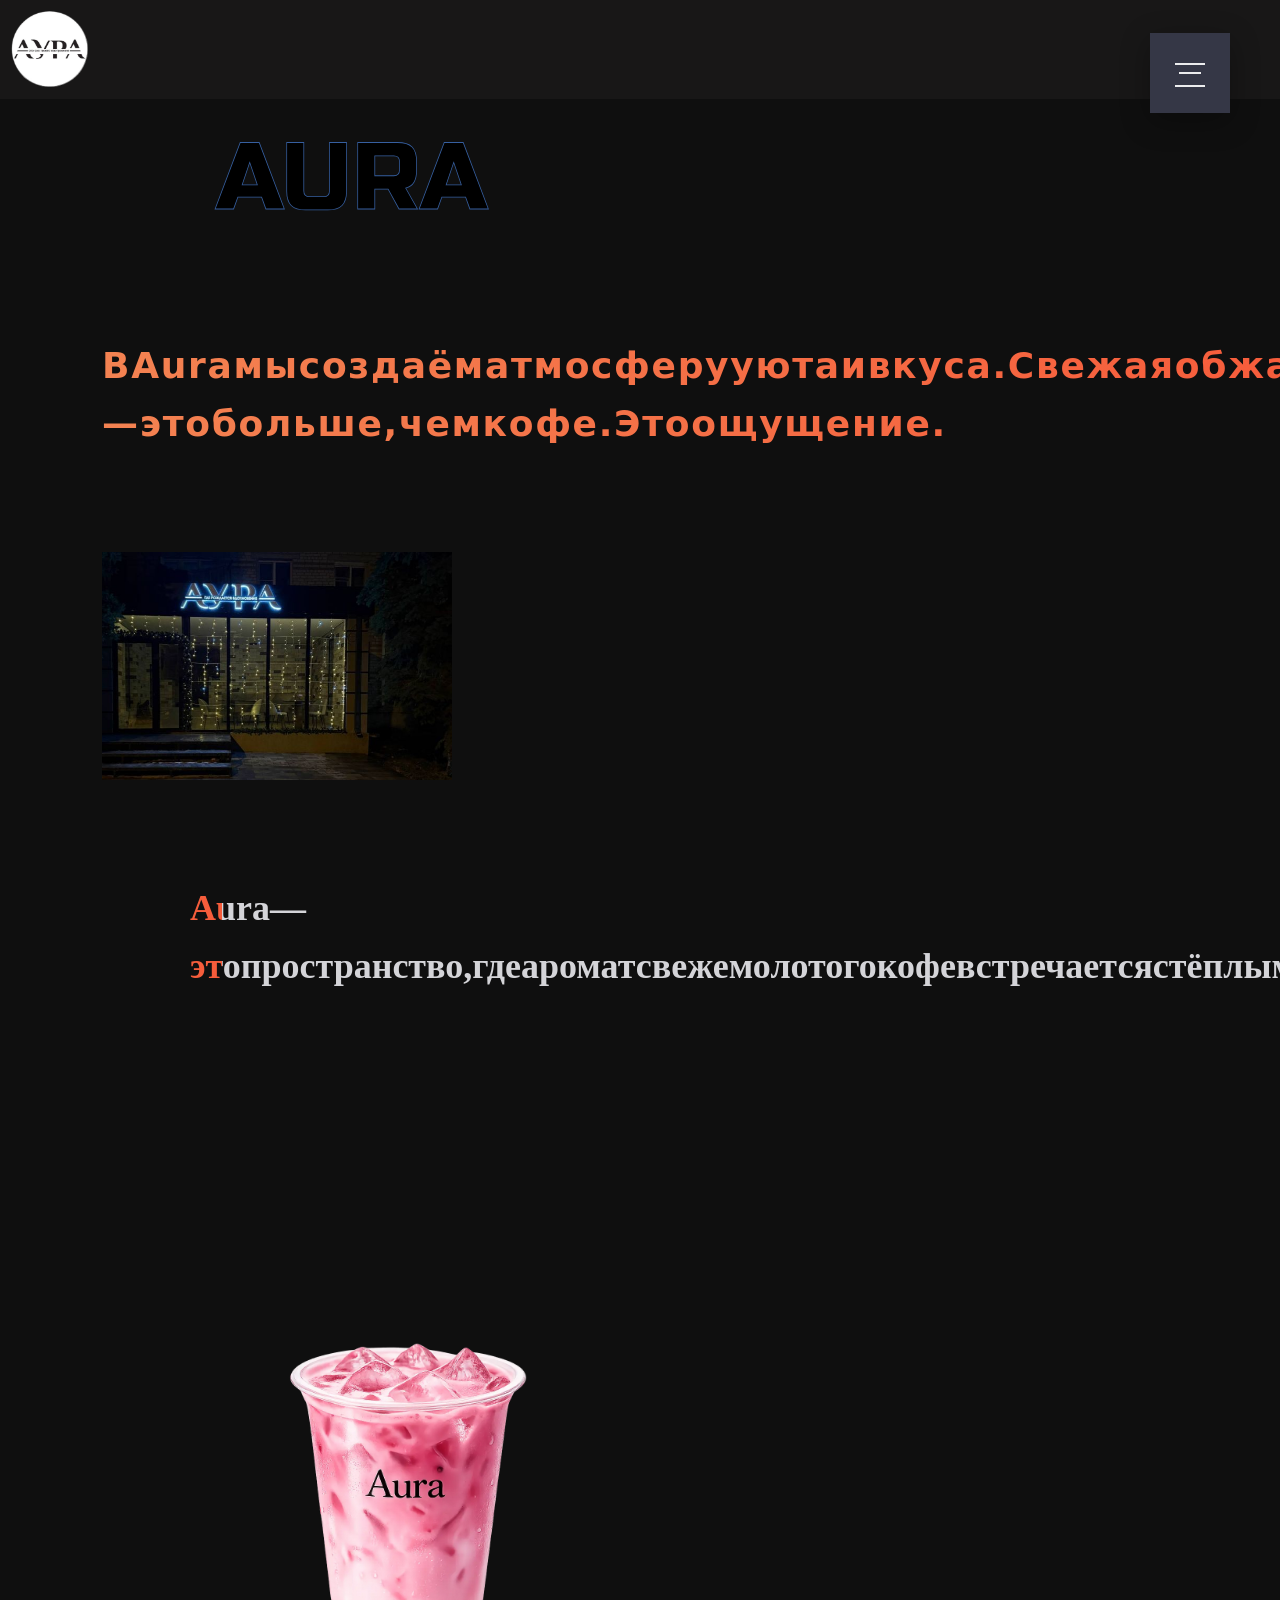
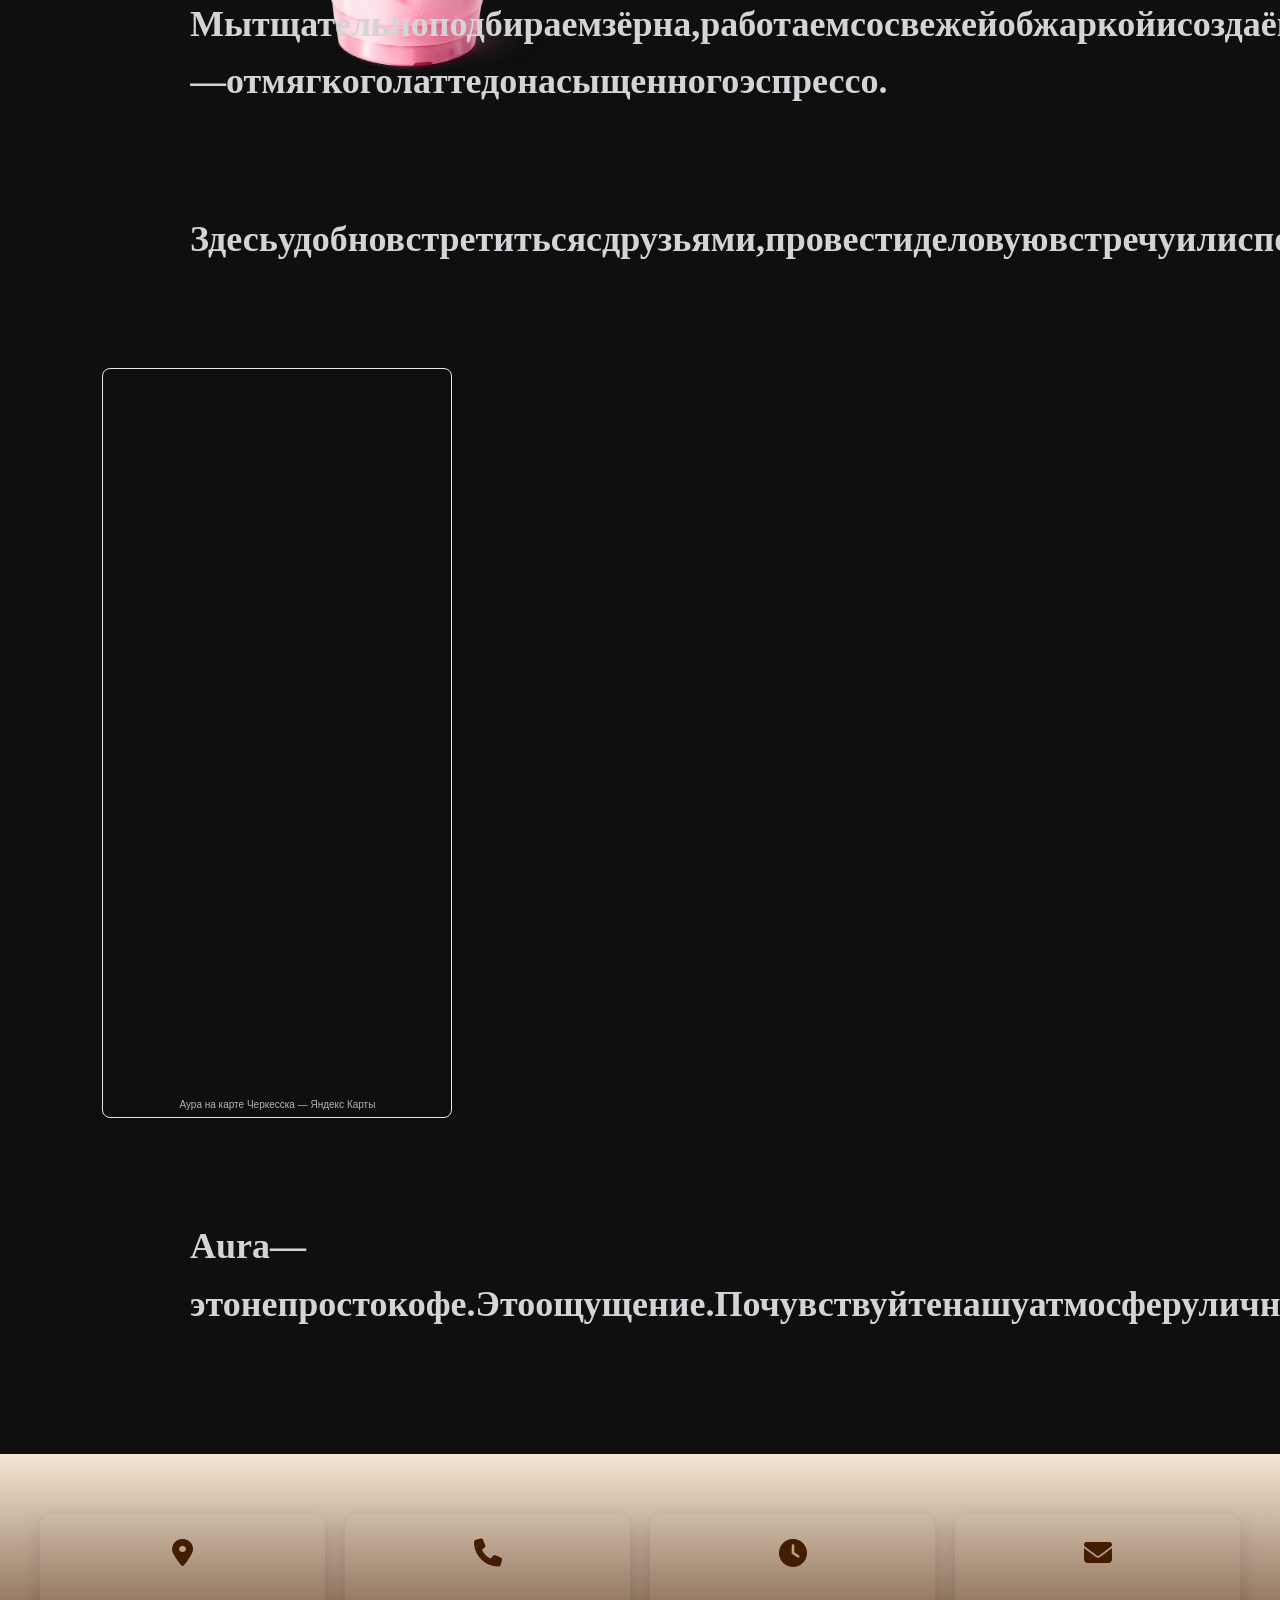
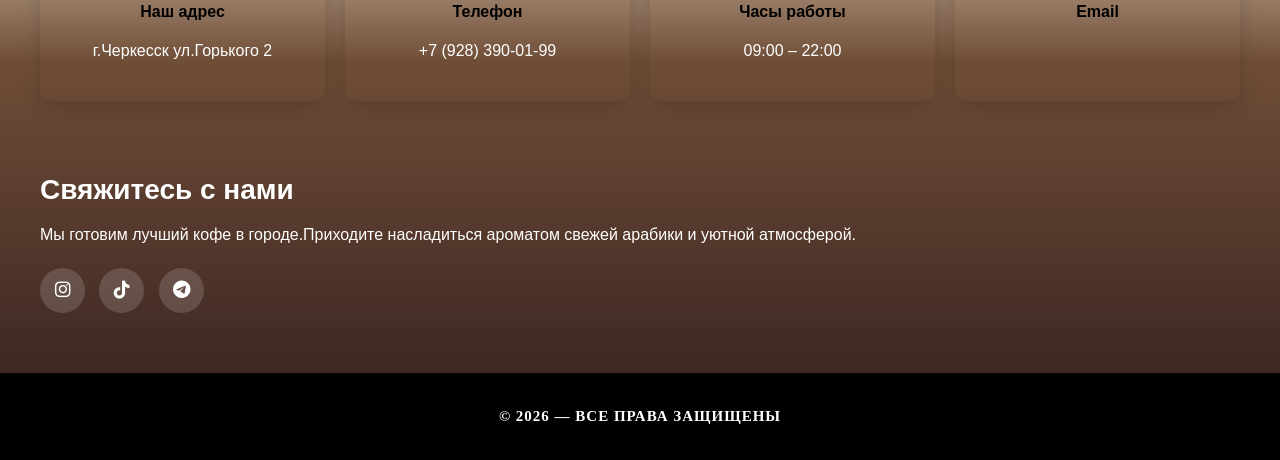
==== about.html @ c4da901c "Redesign" ====
<!DOCTYPE html>
<html lang="en">

<head>
  <meta charset="UTF-8">
  <meta name="viewport" content="width=device-width, initial-scale=1.0">
  <title>Coffee Aura</title>
  <link rel="stylesheet" href="css/about.css">

  <link rel="stylesheet" href="https://cdn.jsdelivr.net/npm/swiper@11/swiper-bundle.min.css">
  <link rel="stylesheet" href="https://cdnjs.cloudflare.com/ajax/libs/font-awesome/6.5.0/css/all.min.css">

  <link rel="icon" href="/favicon.ico" type="image/x-icon">

  <link rel="icon" type="image/png" href="black.logo.png">

  <link rel="icon" type="image/svg+xml" href="/favicon.svg">
</head>

<body>

  <input class="menu-icon" type="checkbox" id="menu-icon" name="menu-icon" />
  <label for="menu-icon"></label>
  <nav class="nav">
    <ul>
      <li><a href="index.html" data-i18n="glavnaya">Главная</a></li>
      <li><a href="menu.html" data-i18n="menu">Меню</a></li>
      <li><a href="about.html" data-i18n="about">О Нас</a></li>

      <div class="lang-switch">
        <li><button onclick="changeLanguage('hy')"> ARM 🇦🇲</button></li>
        <li><button onclick="changeLanguage('ru')"> RUS 🇷🇺</button></li>
        <li><button onclick="changeLanguage('en')"> ENG 🇺🇸 </button></li>
      </div>
    </ul>
  </nav>

  <div class="logo-img">
    <img src="assets/images/ui-logo/white.logo.png" alt="">
  </div>

  <section class="about">
    <div class="about-container">

      <div class="about-text">
        <link href="https://fonts.googleapis.com/css?family=Russo+One" rel="stylesheet">

        <svg viewBox="0 0 1320 300">
          <text x="50%" y="50%" dy=".35em" text-anchor="middle">
            Aura
          </text>
        </svg>
        <section class="scroll-section">
          <p class="reveal-text delay-2" data-i18n="text1">
            В Aura мы создаём атмосферу уюта и вкуса.
            Свежая обжарка, авторские напитки и внимание к деталям —
            это больше, чем кофе. Это ощущение.
          </p>
        </section>
      </div>

      <div class="about-image reveal-image">
        <img src="assets/images/ui-logo/aura.jpg" alt="Aura Coffee">
      </div>

      <section class="scroll-section">
        <p data-i18n="text2">
          Aura — это пространство, где аромат свежемолотого кофе
          встречается с тёплым светом и спокойной атмосферой.
        </p>
      </section>

      <img src="assets/images/coffee/Matcha2.webp" alt="" class="cup">

      <section class="scroll-section">
        <p data-i18n="text3">
          Мы тщательно подбираем зёрна, работаем со свежей обжаркой
          и создаём напитки, в которых чувствуется характер —
          от мягкого латте до насыщенного эспрессо.
        </p>
      </section>

      <section class="scroll-section">
        <p data-i18n="text4">
          Здесь удобно встретиться с друзьями,
          провести деловую встречу или спокойно поработать за ноутбуком.
          Мягкие кресла, большие столы и тишина,
          в которой легко сосредоточиться.
        </p>
      </section>

      <div style="width:350px;height:750px;overflow:hidden;position:relative;"><iframe
          style="width:100%;height:100%;border:1px solid #e6e6e6;border-radius:8px;box-sizing:border-box"
          src="https://yandex.ru/maps-reviews-widget/39045679942?comments"></iframe><a
          href="https://yandex.ru/maps/org/aura/39045679942/" target="_blank"
          style="box-sizing:border-box;text-decoration:none;color:#b3b3b3;font-size:10px;font-family:YS Text,sans-serif;padding:0 20px;position:absolute;bottom:8px;width:100%;text-align:center;left:0;overflow:hidden;text-overflow:ellipsis;display:block;max-height:14px;white-space:nowrap;padding:0 16px;box-sizing:border-box">Аура
          на карте Черкесска — Яндекс Карты</a>
      </div>

      <section class="scroll-section">
        <p data-i18n="text5">
          Aura — это не просто кофе.
          Это ощущение. Почувствуйте нашу атмосферу лично. Ваше идеальное место в Aura уже ждёт вас.
        </p>
      </section>

    </div>
  </section>

  <section class="coffee-footer">
    <div class="coffee-container">

      <!-- Верхние карточки -->
      <div class="coffee-cards">

        <div class="coffee-card">
          <i class="fa-solid fa-location-dot"></i>
          <h4 data-i18n="adres">Наш адрес</h4>
          <p data-i18n="location">г.Черкесск ул.Горького 2</p>
        </div>

        <div class="coffee-card">
          <i class="fa-solid fa-phone"></i>
          <h4 data-i18n="phone">Телефон</h4>
          <p data-i18n="number">+7 (928) 390-01-99</p>
        </div>

        <div class="coffee-card">
          <i class="fa-solid fa-clock"></i>
          <h4 data-i18n="works">Часы работы</h4>
          <p data-i18n="time">09:00 – 22:00</p>
        </div>

        <div class="coffee-card">
          <i class="fa-solid fa-envelope"></i>
          <h4>Email</h4>
          <p></p>
        </div>

      </div>

      <!-- Нижняя часть -->
      <div class="coffee-bottom">

        <!-- Левая сторона -->
        <div class="coffee-info">
          <h2 data-i18n="svyaz">Свяжитесь с нами</h2>
          <p data-i18n="svyaz_p">
            Мы готовим лучший кофе в городе.
            Приходите насладиться ароматом свежей арабики
            и уютной атмосферой.
          </p>

          <div class="coffee-socials">
            <a href="https://www.instagram.com/auracoffee.che?igsh=MWMwanpueTl1YmNhYQ=="><i
                class="fa-brands fa-instagram"></i></a>
            <a href="https://www.tiktok.com/@auracoffee.che?_r=1"><i class="fa-brands fa-tiktok"></i></a>
            <a href="https://t.me/anonume09"><i class="fa-brands fa-telegram"></i></a>
          </div>
        </div>

      </div>

    </div>
  </section>

  <div class="private">
    <p data-i18n="private_text">© 2026 — Все права защищены</p>
  </div>

  <script src="js/lang.js"></script>
  <script src="js/about.js"></script>
</body>

</html>
---- css/about.css ----
* {
  color: white;
}

@import url('https://fonts.googleapis.com/css2?family=Montserrat:wght@300;400;500;600;700;800;900&display=swap');

.section-center {
  position: absolute;
  top: 50%;
  left: 0;
  display: block;
  width: 100%;
  padding: 0;
  margin: 0;
  z-index: 6;
  text-align: center;
  transform: translateY(-50%);
}

[type="checkbox"]:checked,
[type="checkbox"]:not(:checked) {
  position: absolute;
  left: -9999px;
}

.menu-icon:checked+label,
.menu-icon:not(:checked)+label {
  position: fixed;
  top: 63px;
  right: 75px;
  display: block;
  width: 30px;
  height: 30px;
  padding: 0;
  margin: 0;
  cursor: pointer;
  z-index: 10;
}

.menu-icon:checked+label:before,
.menu-icon:not(:checked)+label:before {
  position: absolute;
  content: '';
  display: block;
  width: 30px;
  height: 20px;
  z-index: 20;
  top: 0;
  left: 0;
  border-top: 2px solid #ececee;
  border-bottom: 2px solid #ececee;
  transition: border-width 100ms 1500ms ease,
    top 100ms 1600ms cubic-bezier(0.23, 1, 0.32, 1),
    height 100ms 1600ms cubic-bezier(0.23, 1, 0.32, 1),
    background-color 200ms ease,
    transform 200ms cubic-bezier(0.23, 1, 0.32, 1);
}

.menu-icon:checked+label:after,
.menu-icon:not(:checked)+label:after {
  position: absolute;
  content: '';
  display: block;
  width: 22px;
  height: 2px;
  z-index: 20;
  top: 10px;
  right: 4px;
  background-color: #ececee;
  margin-top: -1px;
  transition: width 100ms 1750ms ease,
    right 100ms 1750ms ease,
    margin-top 100ms ease,
    transform 200ms cubic-bezier(0.23, 1, 0.32, 1);
}

.menu-icon:checked+label:before {
  top: 10px;
  transform: rotate(45deg);
  height: 2px;
  background-color: #ececee;
  border-width: 0;
  transition: border-width 100ms 340ms ease,
    top 100ms 300ms cubic-bezier(0.23, 1, 0.32, 1),
    height 100ms 300ms cubic-bezier(0.23, 1, 0.32, 1),
    background-color 200ms 500ms ease,
    transform 200ms 1700ms cubic-bezier(0.23, 1, 0.32, 1);
}

.menu-icon:checked+label:after {
  width: 30px;
  margin-top: 0;
  right: 0;
  transform: rotate(-45deg);
  transition: width 100ms ease,
    right 100ms ease,
    margin-top 100ms 500ms ease,
    transform 200ms 1700ms cubic-bezier(0.23, 1, 0.32, 1);
}

.nav {
  pointer-events: none;
  position: fixed;
  top: 33px;
  right: 50px;
  display: block;
  width: 80px;
  height: 80px;
  padding: 0;
  margin: 0;
  z-index: 9;
  overflow: hidden;
  box-shadow: 0 8px 30px 0 rgba(0, 0, 0, 0.3);
  background-color: #353746;
  animation: border-transform 7s linear infinite;
  transition: top 350ms 1100ms cubic-bezier(0.23, 1, 0.32, 1),
    right 350ms 1100ms cubic-bezier(0.23, 1, 0.32, 1),
    transform 250ms 1100ms ease,
    width 650ms 400ms cubic-bezier(0.23, 1, 0.32, 1),
    height 650ms 400ms cubic-bezier(0.23, 1, 0.32, 1);
}

.lang-switch li button {
  color: black;
  border-radius: 20px;
}

@keyframes border-transform {

  0%,
  100% {
    border-radius: 63% 37% 54% 46% / 55% 48% 52% 45%;
  }

  14% {
    border-radius: 40% 60% 54% 46% / 49% 60% 40% 51%;
  }

  28% {
    border-radius: 54% 46% 38% 62% / 49% 70% 30% 51%;
  }

  42% {
    border-radius: 61% 39% 55% 45% / 61% 38% 62% 39%;
  }

  56% {
    border-radius: 61% 39% 67% 33% / 70% 50% 50% 30%;
  }

  70% {
    border-radius: 50% 50% 34% 66% / 56% 68% 32% 44%;
  }

  84% {
    border-radius: 46% 54% 50% 50% / 35% 61% 39% 65%;
  }
}

.menu-icon:checked~.nav {
  pointer-events: auto;
  animation-play-state: paused;
  top: 50%;
  right: 50%;
  transform: translate(50%, -50%);
  width: 200%;
  height: 200%;
  transition: top 350ms 700ms cubic-bezier(0.23, 1, 0.32, 1),
    right 350ms 700ms cubic-bezier(0.23, 1, 0.32, 1),
    transform 250ms 700ms ease,
    width 750ms 1000ms cubic-bezier(0.23, 1, 0.32, 1),
    height 750ms 1000ms cubic-bezier(0.23, 1, 0.32, 1);
}

.nav ul {
  position: absolute;
  top: 50%;
  left: 0;
  display: block;
  width: 100%;
  padding: 0;
  margin: 0;
  z-index: 6;
  text-align: center;
  transform: translateY(-50%);
  list-style: none;
}

.nav ul li {
  position: relative;
  display: block;
  width: 100%;
  padding: 0;
  margin: 10px 0;
  text-align: center;
  list-style: none;
  pointer-events: none;
  opacity: 0;
  visibility: hidden;
  transform: translateY(30px);
  transition: all 250ms linear;
}

.nav ul li:nth-child(1) {
  transition-delay: 200ms;
}

.nav ul li:nth-child(2) {
  transition-delay: 150ms;
}

.nav ul li:nth-child(3) {
  transition-delay: 100ms;
}

.nav ul li:nth-child(4) {
  transition-delay: 50ms;
}

.nav ul li a {
  font-family: 'Montserrat', sans-serif;
  text-decoration: none;
  font-size: 3vh;
  text-transform: uppercase;
  line-height: 1.2;
  font-weight: 800;
  display: inline-block;
  position: relative;
  color: #ececee;
  transition: all 250ms linear;
}

.nav ul li a:hover {
  text-decoration: none;
  color: #ffeba7;
}

.nav ul li a:after {
  display: block;
  position: absolute;
  top: 50%;
  content: '';
  height: 2vh;
  margin-top: -1vh;
  width: 0;
  left: 0;
  background-color: #353746;
  opacity: 0.8;
  transition: width 250ms linear;
}

.nav ul li a:hover:after {
  width: 100%;
}

.menu-icon:checked~.nav ul li {
  pointer-events: auto;
  visibility: visible;
  opacity: 1;
  transform: translateY(0);
  transition: opacity 350ms ease,
    transform 250ms ease;
}

.menu-icon:checked~.nav ul li:nth-child(1) {
  transition-delay: 1400ms;
}

.menu-icon:checked~.nav ul li:nth-child(2) {
  transition-delay: 1480ms;
}

.menu-icon:checked~.nav ul li:nth-child(3) {
  transition-delay: 1560ms;
}

.menu-icon:checked~.nav ul li:nth-child(4) {
  transition-delay: 1640ms;
}

@media screen and (max-width: 991px) {

  .menu-icon:checked+label,
  .menu-icon:not(:checked)+label {
    right: 55px;
  }

  .nav {
    right: 30px;
  }

  .nav ul li a {
    font-size: 3vh;
  }
}

body {
  background-color: rgb(24, 23, 23);
  margin: 0;
  padding: 0;
  display: block;
}

.logo-img img {
  position: relative;
  width: 80px;
  height: auto;
  display: block;
  margin: 10px;
}

/* ===== Общая стилизация ===== */

svg {
  font-family: 'Russo One', sans-serif;
  width: 100%; height: 100%;
}
svg text {
  text-transform: uppercase;
  animation: stroke 5s infinite alternate;
  stroke-width: 2;
  stroke: #365fa0;
  font-size: 250px;
}
@keyframes stroke {
  0%   {
    fill: rgba(72,138,20,0); stroke: rgba(54,95,160,1);
    stroke-dashoffset: 25%; stroke-dasharray: 0 50%; stroke-width: 2;
  }
  70%  {fill: rgba(72,138,20,0); stroke: rgba(54,95,160,1); }
  80%  {fill: rgba(72,138,20,0); stroke: rgba(54,95,160,1); stroke-width: 3; }
  100% {
    fill: rgba(72,138,204,1); stroke: rgba(54,95,160,0); 
    stroke-dashoffset: -25%; stroke-dasharray: 50% 0; stroke-width: 0;
  }
}

.about {
  padding: 20px 8%;
  background: #0f0f0f;
  color: white;
  overflow: hidden;
}

.about-container {
  align-items: center;
  gap: 80px;
  max-width: 1300px;
  margin: 0 auto;
}

.about-text {
  max-width: 500px;
}

.about-text h2 {
  font-size: 64px;
  margin-bottom: 30px;
  letter-spacing: 2px;
}

.about-text p {
  font-size: 18px;
  line-height: 1.7;
}

/* ===== Текст reveal ===== */

.reveal-text {
  font-family: system-ui, -apple-system, BlinkMacSystemFont, 'Segoe UI', Roboto, Oxygen, Ubuntu, Cantarell, 'Open Sans', 'Helvetica Neue', sans-serif;
  letter-spacing: 1.7px;
  font-weight: 600;
  opacity: 0;
  transform: translate3d(0, 270px, 0);
  transition:
    transform 3s cubic-bezier(0.22, 1, 0.36, 1),
    opacity 6s cubic-bezier(0.55, 1, 0.36, 1);
  will-change: transform, opacity;
}

.reveal-text.show {
  opacity: 1;
  transform: translate3d(0, 0, 0);
}

.delay-1 {
  transition-delay: 0.7s;
}

/* ===== Картинка reveal из центра ===== */

.about-image {
  overflow: hidden;
  width: 600px;
}

.about-image img {
  width: 70%;
  display: block;
  position: relative;
  right: 70px;

  clip-path: inset(0 50% 0 50%);
  transform: scale(1.1);

  transition:
    clip-path 4s cubic-bezier(0.22, 1, 0.36, 1),
    transform 4s cubic-bezier(0.22, 1, 0.36, 1);

  will-change: clip-path, transform;
}

.about-image.show img {
  clip-path: inset(0 0 0 0);
  transform: scale(1);
}

.cup {
  width: 400px;
  height: auto;
  display: flex;
  position: relative;
  top: 200px;
  margin: 100px;
  padding: 0;
  animation: floatCup 3s ease-out infinite;
}

@keyframes floatCup {
  0% {
    transform: translate(-50%, -50%) translateY(0px);
  }

  50% {
    transform: translate(-30%, -50%) translateY(-20px);
  }

  100% {
    transform: translate(-50%, -50%) translateY(0px);
  }
}

.text p {
  font-size: 25px;
  letter-spacing: 1.9px;
  font-family: system-ui, -apple-system, BlinkMacSystemFont, 'Segoe UI', Roboto, Oxygen, Ubuntu, Cantarell, 'Open Sans', 'Helvetica Neue', sans-serif;
  font-weight: 700;
}

.coffee-footer {
  background: linear-gradient(to bottom, #f5e6d3 0%, #6f4e37 40%, #3e2723 100%);
  color: #fff;
  padding: 60px 20px;
  font-family: 'Poppins', sans-serif;
}

.coffee-container {
  max-width: 1200px;
  margin: auto;
}

/* Карточки */
.coffee-cards {
  display: grid;
  grid-template-columns: repeat(auto-fit, minmax(170px, 1fr));
  gap: 20px;
  margin-bottom: 50px;
}

.coffee-card {
  background: transparent;
  color: #3e2723;
  text-align: center;
  padding: 25px;
  border-radius: 12px;
  box-shadow: 0 8px 20px rgba(0, 0, 0, 0.15);
  transition: 0.3s;
}

.coffee-card h4 {
  color: black;
  font-weight: 700;
}

.coffee-card i {
  font-size: 28px;
  margin-bottom: 15px;
  color: #441c00;
}

.coffee-card:hover {
  transform: translateY(-8px);
}

/* Нижний блок */
.coffee-bottom {
  display: flex;
  flex-wrap: wrap;
  gap: 40px;
}

.coffee-info {
  flex: 1;
}

.coffee-info h2 {
  font-size: 28px;
  margin-bottom: 15px;
}

.coffee-info p {
  margin-bottom: 20px;
  line-height: 1.6;
}

/* Соцсети */
.coffee-socials a {
  display: inline-flex;
  justify-content: center;
  align-items: center;
  width: 45px;
  height: 45px;
  margin-right: 10px;
  background: rgba(255, 255, 255, 0.15);
  border-radius: 50%;
  color: #fff;
  font-size: 18px;
  transition: 0.3s;
  text-decoration: none;
}

.coffee-socials a:hover {
  background: #d7a86e;
  color: #3e2723;
}

.scroll-section {
  max-width: 900px;
  margin: 100px auto;
  transform: translateZ(0);
}

.scroll-section p {
  font-size: clamp(24px, 4vw, 36px);
  line-height: 1.6;
  font-weight: 600;
  margin-bottom: 20px;
}

/* Word styling */
.word {
  display: inline-block;
  margin-right: 8px;

  background: linear-gradient(90deg, #f1a163 0%, #f65c3b 50%, #d4d4d8 50%, #d4d4d8 100%);

  background-size: 200% 100%;
  background-position: 100% 0;

  -webkit-background-clip: text;
  -webkit-text-fill-color: transparent;

  transition: background-position 0.20s linear;
}

.private {
  background-color: black;
  font-size: 15px;
  text-transform: uppercase;
  letter-spacing: 1px;
  padding: 20px;
  text-align: center;
  font-weight: 800;
}
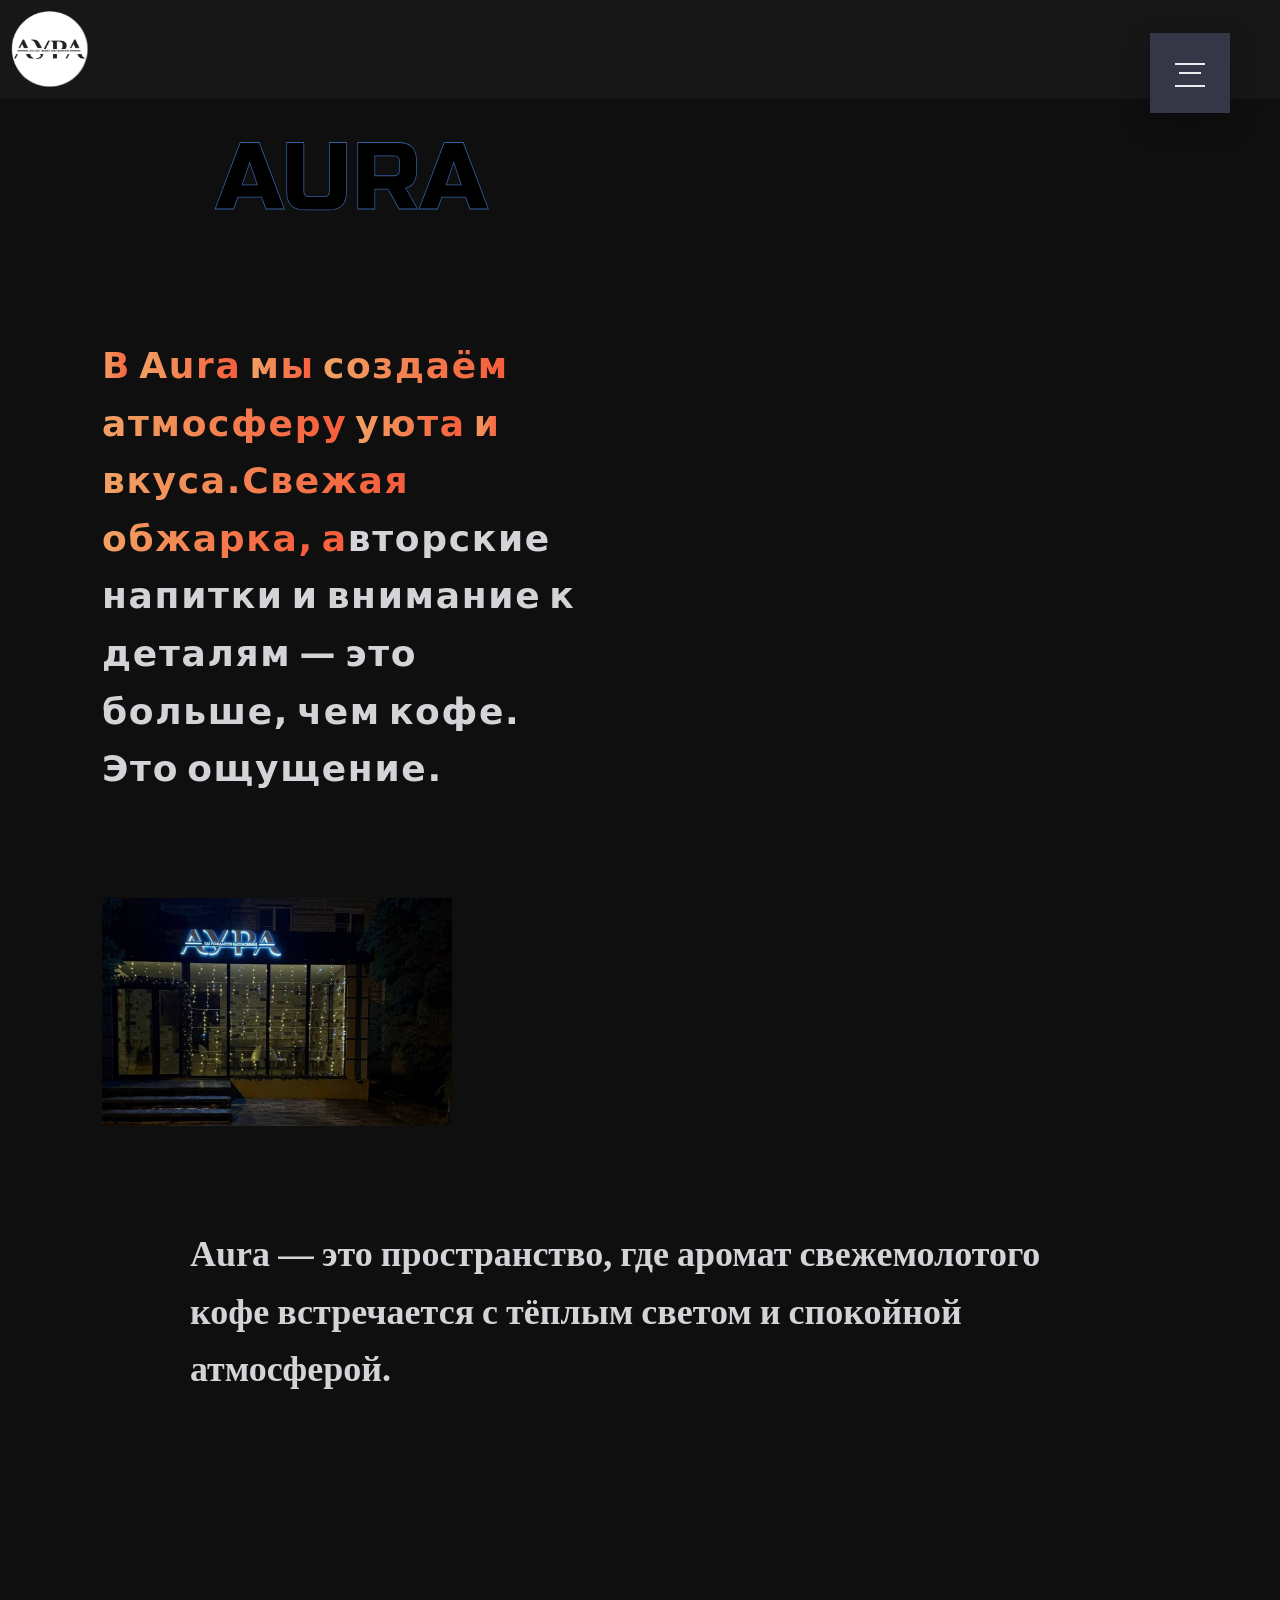
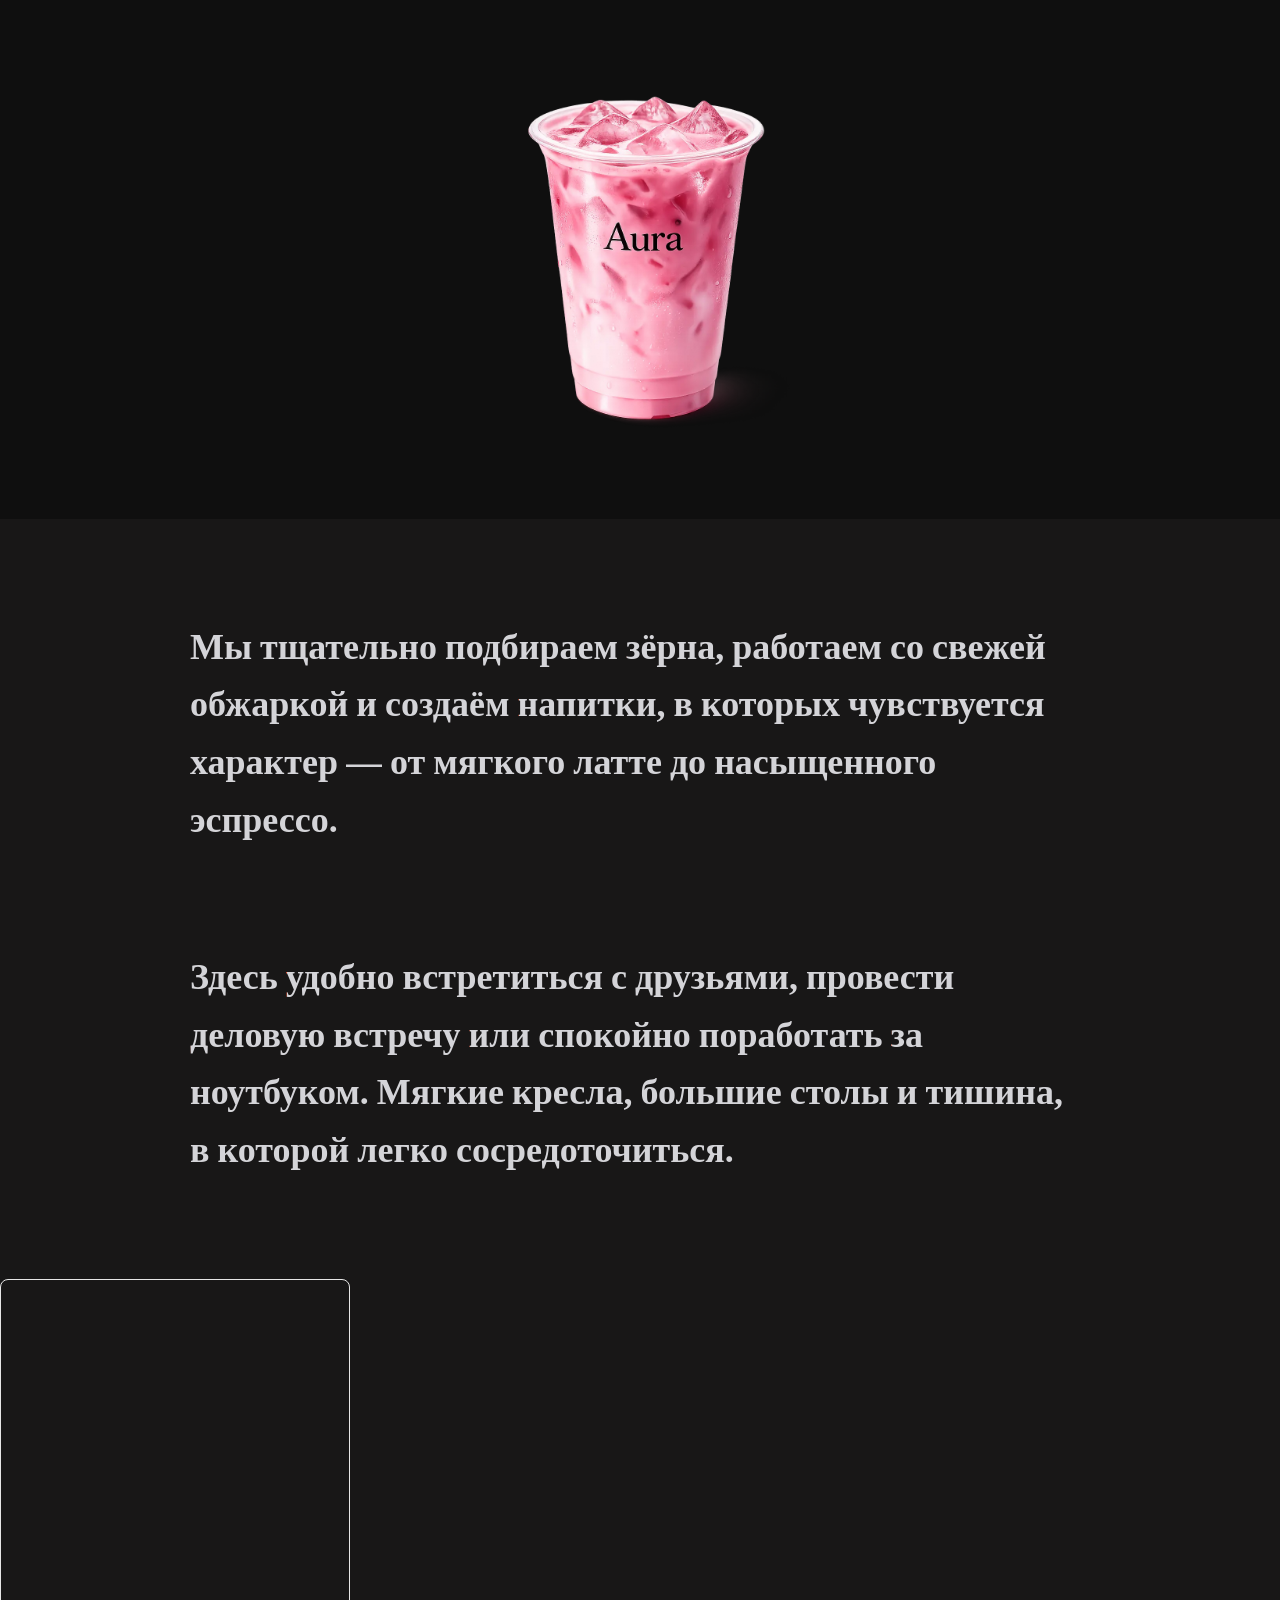
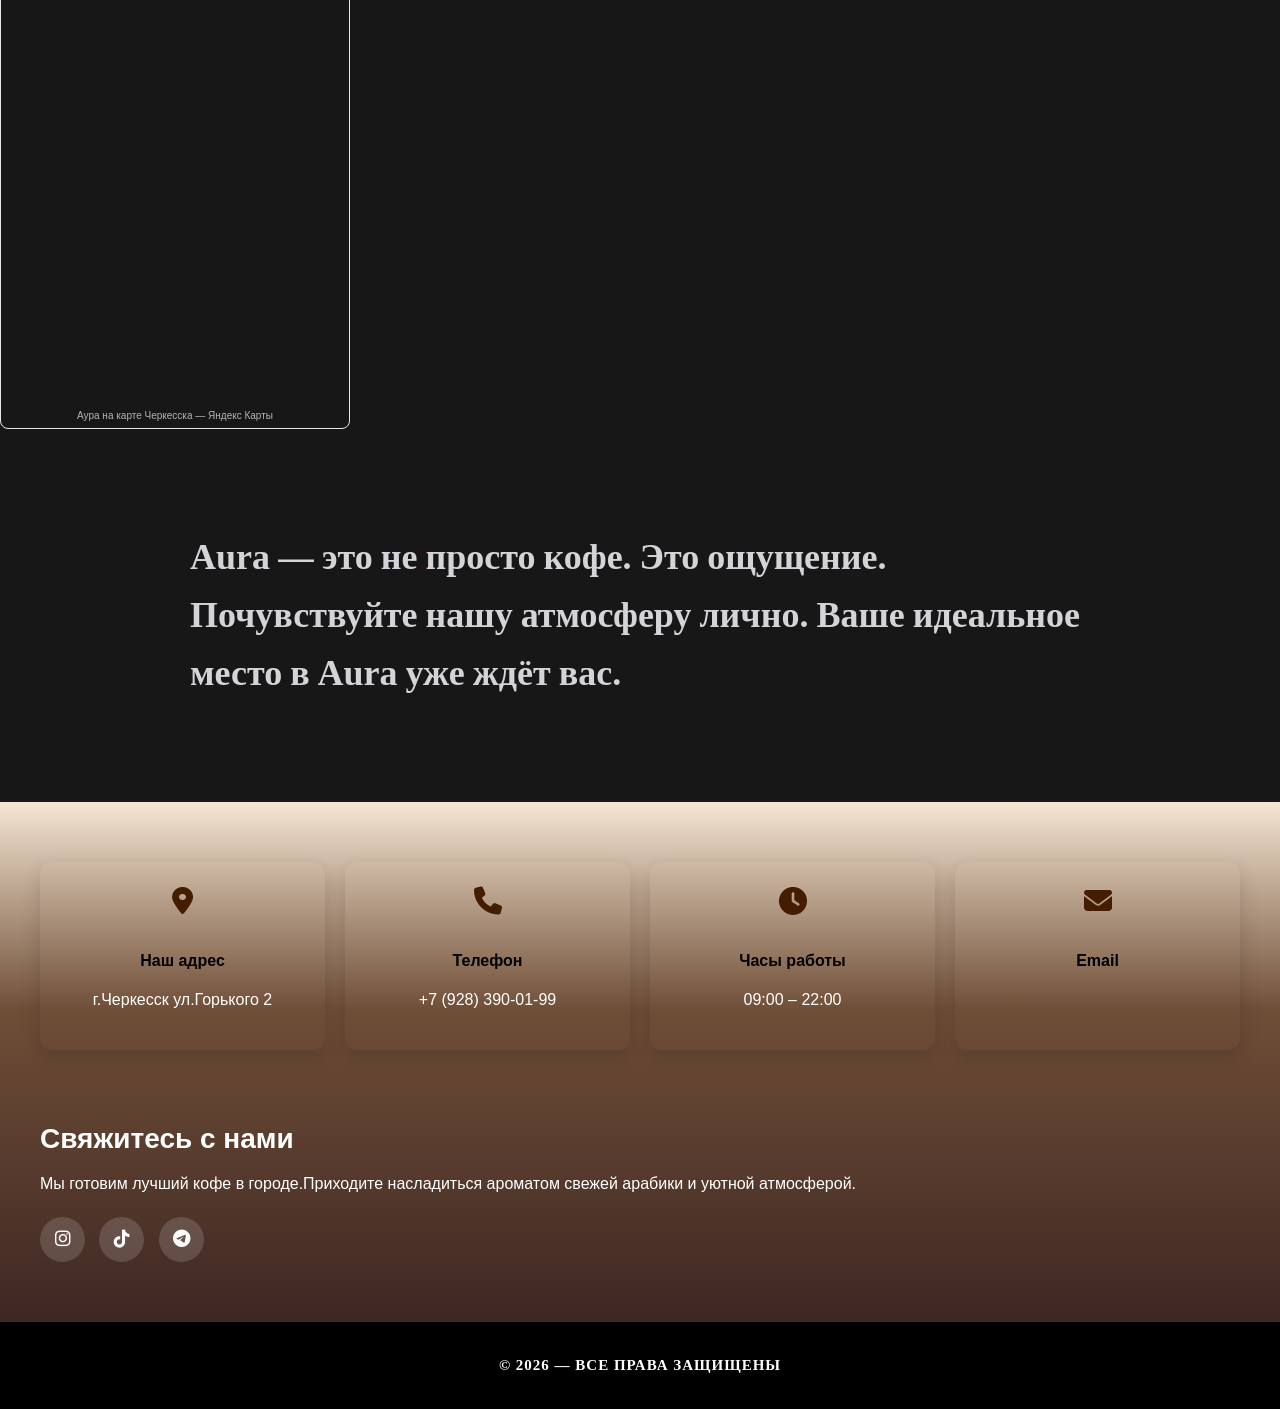
==== commit 32aeaa5e: "Add files via upload" ====
--- a/about.html
+++ b/about.html
@@ -1,175 +1,177 @@
-<!DOCTYPE html>
-<html lang="en">
-
-<head>
-  <meta charset="UTF-8">
-  <meta name="viewport" content="width=device-width, initial-scale=1.0">
-  <title>Coffee Aura</title>
-  <link rel="stylesheet" href="css/about.css">
-
-  <link rel="stylesheet" href="https://cdn.jsdelivr.net/npm/swiper@11/swiper-bundle.min.css">
-  <link rel="stylesheet" href="https://cdnjs.cloudflare.com/ajax/libs/font-awesome/6.5.0/css/all.min.css">
-
-  <link rel="icon" href="/favicon.ico" type="image/x-icon">
-
-  <link rel="icon" type="image/png" href="black.logo.png">
-
-  <link rel="icon" type="image/svg+xml" href="/favicon.svg">
-</head>
-
-<body>
-
-  <input class="menu-icon" type="checkbox" id="menu-icon" name="menu-icon" />
-  <label for="menu-icon"></label>
-  <nav class="nav">
-    <ul>
-      <li><a href="index.html" data-i18n="glavnaya">Главная</a></li>
-      <li><a href="menu.html" data-i18n="menu">Меню</a></li>
-      <li><a href="about.html" data-i18n="about">О Нас</a></li>
-
-      <div class="lang-switch">
-        <li><button onclick="changeLanguage('hy')"> ARM 🇦🇲</button></li>
-        <li><button onclick="changeLanguage('ru')"> RUS 🇷🇺</button></li>
-        <li><button onclick="changeLanguage('en')"> ENG 🇺🇸 </button></li>
-      </div>
-    </ul>
-  </nav>
-
-  <div class="logo-img">
-    <img src="assets/images/ui-logo/white.logo.png" alt="">
-  </div>
-
-  <section class="about">
-    <div class="about-container">
-
-      <div class="about-text">
-        <link href="https://fonts.googleapis.com/css?family=Russo+One" rel="stylesheet">
-
-        <svg viewBox="0 0 1320 300">
-          <text x="50%" y="50%" dy=".35em" text-anchor="middle">
-            Aura
-          </text>
-        </svg>
-        <section class="scroll-section">
-          <p class="reveal-text delay-2" data-i18n="text1">
-            В Aura мы создаём атмосферу уюта и вкуса.
-            Свежая обжарка, авторские напитки и внимание к деталям —
-            это больше, чем кофе. Это ощущение.
-          </p>
-        </section>
-      </div>
-
-      <div class="about-image reveal-image">
-        <img src="assets/images/ui-logo/aura.jpg" alt="Aura Coffee">
-      </div>
-
-      <section class="scroll-section">
-        <p data-i18n="text2">
-          Aura — это пространство, где аромат свежемолотого кофе
-          встречается с тёплым светом и спокойной атмосферой.
-        </p>
-      </section>
-
-      <img src="assets/images/coffee/Matcha2.webp" alt="" class="cup">
-
-      <section class="scroll-section">
-        <p data-i18n="text3">
-          Мы тщательно подбираем зёрна, работаем со свежей обжаркой
-          и создаём напитки, в которых чувствуется характер —
-          от мягкого латте до насыщенного эспрессо.
-        </p>
-      </section>
-
-      <section class="scroll-section">
-        <p data-i18n="text4">
-          Здесь удобно встретиться с друзьями,
-          провести деловую встречу или спокойно поработать за ноутбуком.
-          Мягкие кресла, большие столы и тишина,
-          в которой легко сосредоточиться.
-        </p>
-      </section>
-
-      <div style="width:350px;height:750px;overflow:hidden;position:relative;"><iframe
-          style="width:100%;height:100%;border:1px solid #e6e6e6;border-radius:8px;box-sizing:border-box"
-          src="https://yandex.ru/maps-reviews-widget/39045679942?comments"></iframe><a
-          href="https://yandex.ru/maps/org/aura/39045679942/" target="_blank"
-          style="box-sizing:border-box;text-decoration:none;color:#b3b3b3;font-size:10px;font-family:YS Text,sans-serif;padding:0 20px;position:absolute;bottom:8px;width:100%;text-align:center;left:0;overflow:hidden;text-overflow:ellipsis;display:block;max-height:14px;white-space:nowrap;padding:0 16px;box-sizing:border-box">Аура
-          на карте Черкесска — Яндекс Карты</a>
-      </div>
-
-      <section class="scroll-section">
-        <p data-i18n="text5">
-          Aura — это не просто кофе.
-          Это ощущение. Почувствуйте нашу атмосферу лично. Ваше идеальное место в Aura уже ждёт вас.
-        </p>
-      </section>
-
-    </div>
-  </section>
-
-  <section class="coffee-footer">
-    <div class="coffee-container">
-
-      <!-- Верхние карточки -->
-      <div class="coffee-cards">
-
-        <div class="coffee-card">
-          <i class="fa-solid fa-location-dot"></i>
-          <h4 data-i18n="adres">Наш адрес</h4>
-          <p data-i18n="location">г.Черкесск ул.Горького 2</p>
-        </div>
-
-        <div class="coffee-card">
-          <i class="fa-solid fa-phone"></i>
-          <h4 data-i18n="phone">Телефон</h4>
-          <p data-i18n="number">+7 (928) 390-01-99</p>
-        </div>
-
-        <div class="coffee-card">
-          <i class="fa-solid fa-clock"></i>
-          <h4 data-i18n="works">Часы работы</h4>
-          <p data-i18n="time">09:00 – 22:00</p>
-        </div>
-
-        <div class="coffee-card">
-          <i class="fa-solid fa-envelope"></i>
-          <h4>Email</h4>
-          <p></p>
-        </div>
-
-      </div>
-
-      <!-- Нижняя часть -->
-      <div class="coffee-bottom">
-
-        <!-- Левая сторона -->
-        <div class="coffee-info">
-          <h2 data-i18n="svyaz">Свяжитесь с нами</h2>
-          <p data-i18n="svyaz_p">
-            Мы готовим лучший кофе в городе.
-            Приходите насладиться ароматом свежей арабики
-            и уютной атмосферой.
-          </p>
-
-          <div class="coffee-socials">
-            <a href="https://www.instagram.com/auracoffee.che?igsh=MWMwanpueTl1YmNhYQ=="><i
-                class="fa-brands fa-instagram"></i></a>
-            <a href="https://www.tiktok.com/@auracoffee.che?_r=1"><i class="fa-brands fa-tiktok"></i></a>
-            <a href="https://t.me/anonume09"><i class="fa-brands fa-telegram"></i></a>
-          </div>
-        </div>
-
-      </div>
-
-    </div>
-  </section>
-
-  <div class="private">
-    <p data-i18n="private_text">© 2026 — Все права защищены</p>
-  </div>
-
-  <script src="js/lang.js"></script>
-  <script src="js/about.js"></script>
-</body>
-
+<!DOCTYPE html>
+<html lang="en">
+
+<head>
+  <meta charset="UTF-8">
+  <meta name="viewport" content="width=device-width, initial-scale=1.0">
+  <title>Coffee Aura</title>
+  <link rel="stylesheet" href="css/about.css">
+
+  <link rel="stylesheet" href="https://cdn.jsdelivr.net/npm/swiper@11/swiper-bundle.min.css">
+  <link rel="stylesheet" href="https://cdnjs.cloudflare.com/ajax/libs/font-awesome/6.5.0/css/all.min.css">
+
+  <link rel="icon" href="/favicon.ico" type="image/x-icon">
+
+  <link rel="icon" type="image/png" href="black.logo.png">
+
+  <link rel="icon" type="image/svg+xml" href="/favicon.svg">
+</head>
+
+<body>
+
+  <input class="menu-icon" type="checkbox" id="menu-icon" name="menu-icon" />
+  <label for="menu-icon"></label>
+  <nav class="nav">
+    <ul>
+      <li><a href="index.html" data-i18n="glavnaya">Главная</a></li>
+      <li><a href="menu.html" data-i18n="menu">Меню</a></li>
+      <li><a href="about.html" data-i18n="about">О Нас</a></li>
+
+      <div class="lang-switch">
+        <li><button onclick="changeLanguage('hy')"> ARM 🇦🇲</button></li>
+        <li><button onclick="changeLanguage('ru')"> RUS 🇷🇺</button></li>
+        <li><button onclick="changeLanguage('en')"> ENG 🇺🇸 </button></li>
+      </div>
+    </ul>
+  </nav>
+
+  <div class="logo-img">
+    <img src="assets/images/ui-logo/white.logo.png" alt="">
+  </div>
+
+  <section class="about">
+    <div class="about-container">
+
+      <div class="about-text">
+        <link href="https://fonts.googleapis.com/css?family=Russo+One" rel="stylesheet">
+
+        <svg viewBox="0 0 1320 300">
+          <text x="50%" y="50%" dy=".35em" text-anchor="middle">
+            Aura
+          </text>
+        </svg>
+        <section class="scroll-section">
+          <p class="reveal-text delay-2" data-i18n="text1">
+            В Aura мы создаём атмосферу уюта и вкуса.
+            Свежая обжарка, авторские напитки и внимание к деталям —
+            это больше, чем кофе. Это ощущение.
+          </p>
+        </section>
+      </div>
+
+      <div class="about-image reveal-image">
+        <img src="assets/images/ui-logo/aura.jpg" alt="Aura Coffee">
+      </div>
+
+      <section class="scroll-section">
+        <p data-i18n="text2">
+          Aura — это пространство, где аромат свежемолотого кофе
+          встречается с тёплым светом и спокойной атмосферой.
+        </p>
+      </section>
+
+      <sectiona class="cup-section">
+        <img src="assets/images/coffee/Matcha2.webp" alt="" class="cup">
+      </section>
+
+  <section class="scroll-section">
+    <p data-i18n="text3">
+      Мы тщательно подбираем зёрна, работаем со свежей обжаркой
+      и создаём напитки, в которых чувствуется характер —
+      от мягкого латте до насыщенного эспрессо.
+    </p>
+  </section>
+
+  <section class="scroll-section">
+    <p data-i18n="text4">
+      Здесь удобно встретиться с друзьями,
+      провести деловую встречу или спокойно поработать за ноутбуком.
+      Мягкие кресла, большие столы и тишина,
+      в которой легко сосредоточиться.
+    </p>
+  </section>
+
+  <div style="width:350px;height:750px;overflow:hidden;position:relative;"><iframe
+      style="width:100%;height:100%;border:1px solid #e6e6e6;border-radius:8px;box-sizing:border-box"
+      src="https://yandex.ru/maps-reviews-widget/39045679942?comments"></iframe><a
+      href="https://yandex.ru/maps/org/aura/39045679942/" target="_blank"
+      style="box-sizing:border-box;text-decoration:none;color:#b3b3b3;font-size:10px;font-family:YS Text,sans-serif;padding:0 20px;position:absolute;bottom:8px;width:100%;text-align:center;left:0;overflow:hidden;text-overflow:ellipsis;display:block;max-height:14px;white-space:nowrap;padding:0 16px;box-sizing:border-box">Аура
+      на карте Черкесска — Яндекс Карты</a>
+  </div>
+
+  <section class="scroll-section">
+    <p data-i18n="text5">
+      Aura — это не просто кофе.
+      Это ощущение. Почувствуйте нашу атмосферу лично. Ваше идеальное место в Aura уже ждёт вас.
+    </p>
+  </section>
+
+  </div>
+  </section>
+
+  <section class="coffee-footer">
+    <div class="coffee-container">
+
+      <!-- Верхние карточки -->
+      <div class="coffee-cards">
+
+        <div class="coffee-card">
+          <i class="fa-solid fa-location-dot"></i>
+          <h4 data-i18n="adres">Наш адрес</h4>
+          <p data-i18n="location">г.Черкесск ул.Горького 2</p>
+        </div>
+
+        <div class="coffee-card">
+          <i class="fa-solid fa-phone"></i>
+          <h4 data-i18n="phone">Телефон</h4>
+          <p data-i18n="number">+7 (928) 390-01-99</p>
+        </div>
+
+        <div class="coffee-card">
+          <i class="fa-solid fa-clock"></i>
+          <h4 data-i18n="works">Часы работы</h4>
+          <p data-i18n="time">09:00 – 22:00</p>
+        </div>
+
+        <div class="coffee-card">
+          <i class="fa-solid fa-envelope"></i>
+          <h4>Email</h4>
+          <p></p>
+        </div>
+
+      </div>
+
+      <!-- Нижняя часть -->
+      <div class="coffee-bottom">
+
+        <!-- Левая сторона -->
+        <div class="coffee-info">
+          <h2 data-i18n="svyaz">Свяжитесь с нами</h2>
+          <p data-i18n="svyaz_p">
+            Мы готовим лучший кофе в городе.
+            Приходите насладиться ароматом свежей арабики
+            и уютной атмосферой.
+          </p>
+
+          <div class="coffee-socials">
+            <a href="https://www.instagram.com/auracoffee.che?igsh=MWMwanpueTl1YmNhYQ=="><i
+                class="fa-brands fa-instagram"></i></a>
+            <a href="https://www.tiktok.com/@auracoffee.che?_r=1"><i class="fa-brands fa-tiktok"></i></a>
+            <a href="https://t.me/anonume09"><i class="fa-brands fa-telegram"></i></a>
+          </div>
+        </div>
+
+      </div>
+
+    </div>
+  </section>
+
+  <div class="private">
+    <p data-i18n="private_text">© 2026 — Все права защищены</p>
+  </div>
+
+  <script src="js/lang.js"></script>
+  <script src="js/about.js"></script>
+</body>
+
 </html>
--- a/css/about.css
+++ b/css/about.css
@@ -1,5 +1,9 @@
 * {
   color: white;
+}
+
+body {
+  overflow-x: hidden;
 }
 
 @import url('https://fonts.googleapis.com/css2?family=Montserrat:wght@300;400;500;600;700;800;900&display=swap');
@@ -416,13 +420,12 @@
 }
 
 .cup {
-  width: 400px;
+  width: 100%;
+  max-width: 400px;
   height: auto;
-  display: flex;
+  display: block;
+  margin: 0 auto;
   position: relative;
-  top: 200px;
-  margin: 100px;
-  padding: 0;
   animation: floatCup 3s ease-out infinite;
 }
 
@@ -437,6 +440,21 @@
 
   100% {
     transform: translate(-50%, -50%) translateY(0px);
+  }
+}
+
+.cup-section {
+  display: flex;
+  justify-content: center;
+  padding: 150px 0 50px 0;
+}
+
+@media (max-width: 768px) {
+  .cup {
+    max-width: 100%;
+    height: auto;
+    margin-left: 300px;
+    display: block;
   }
 }
 
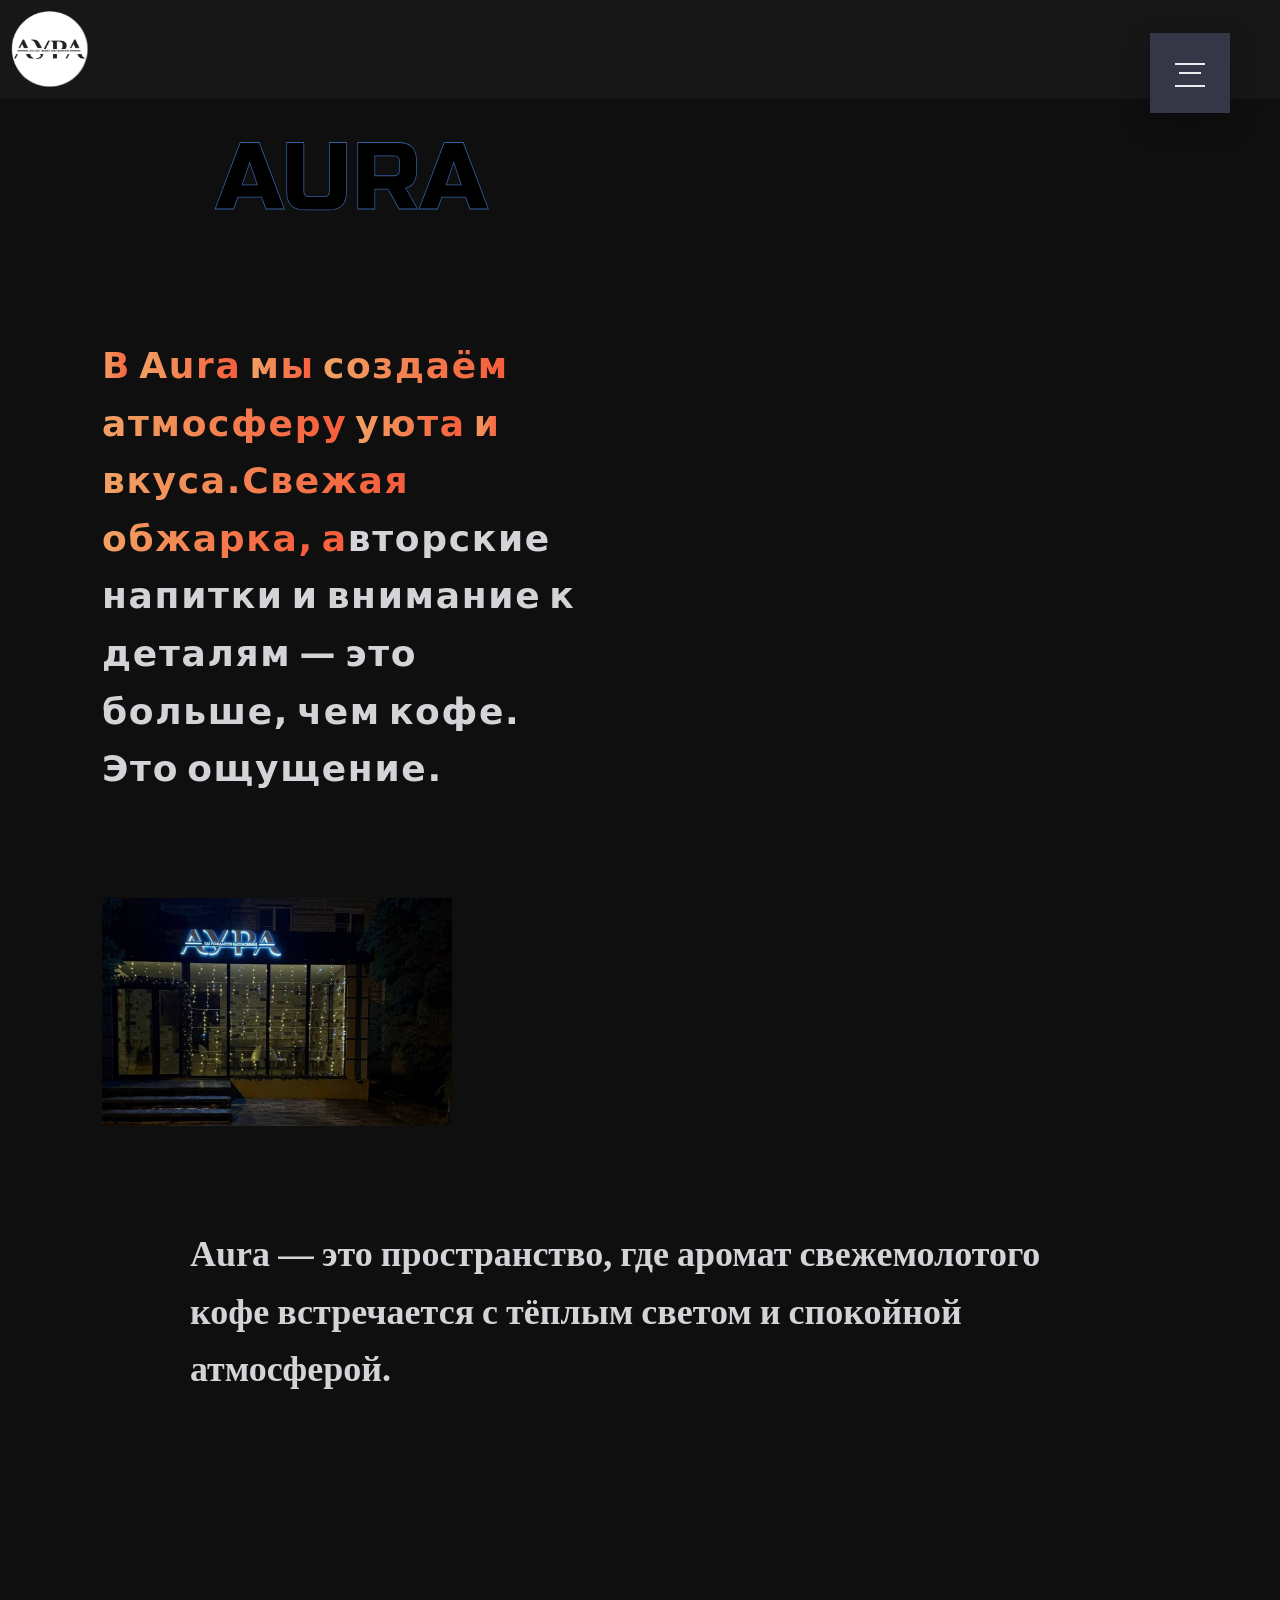
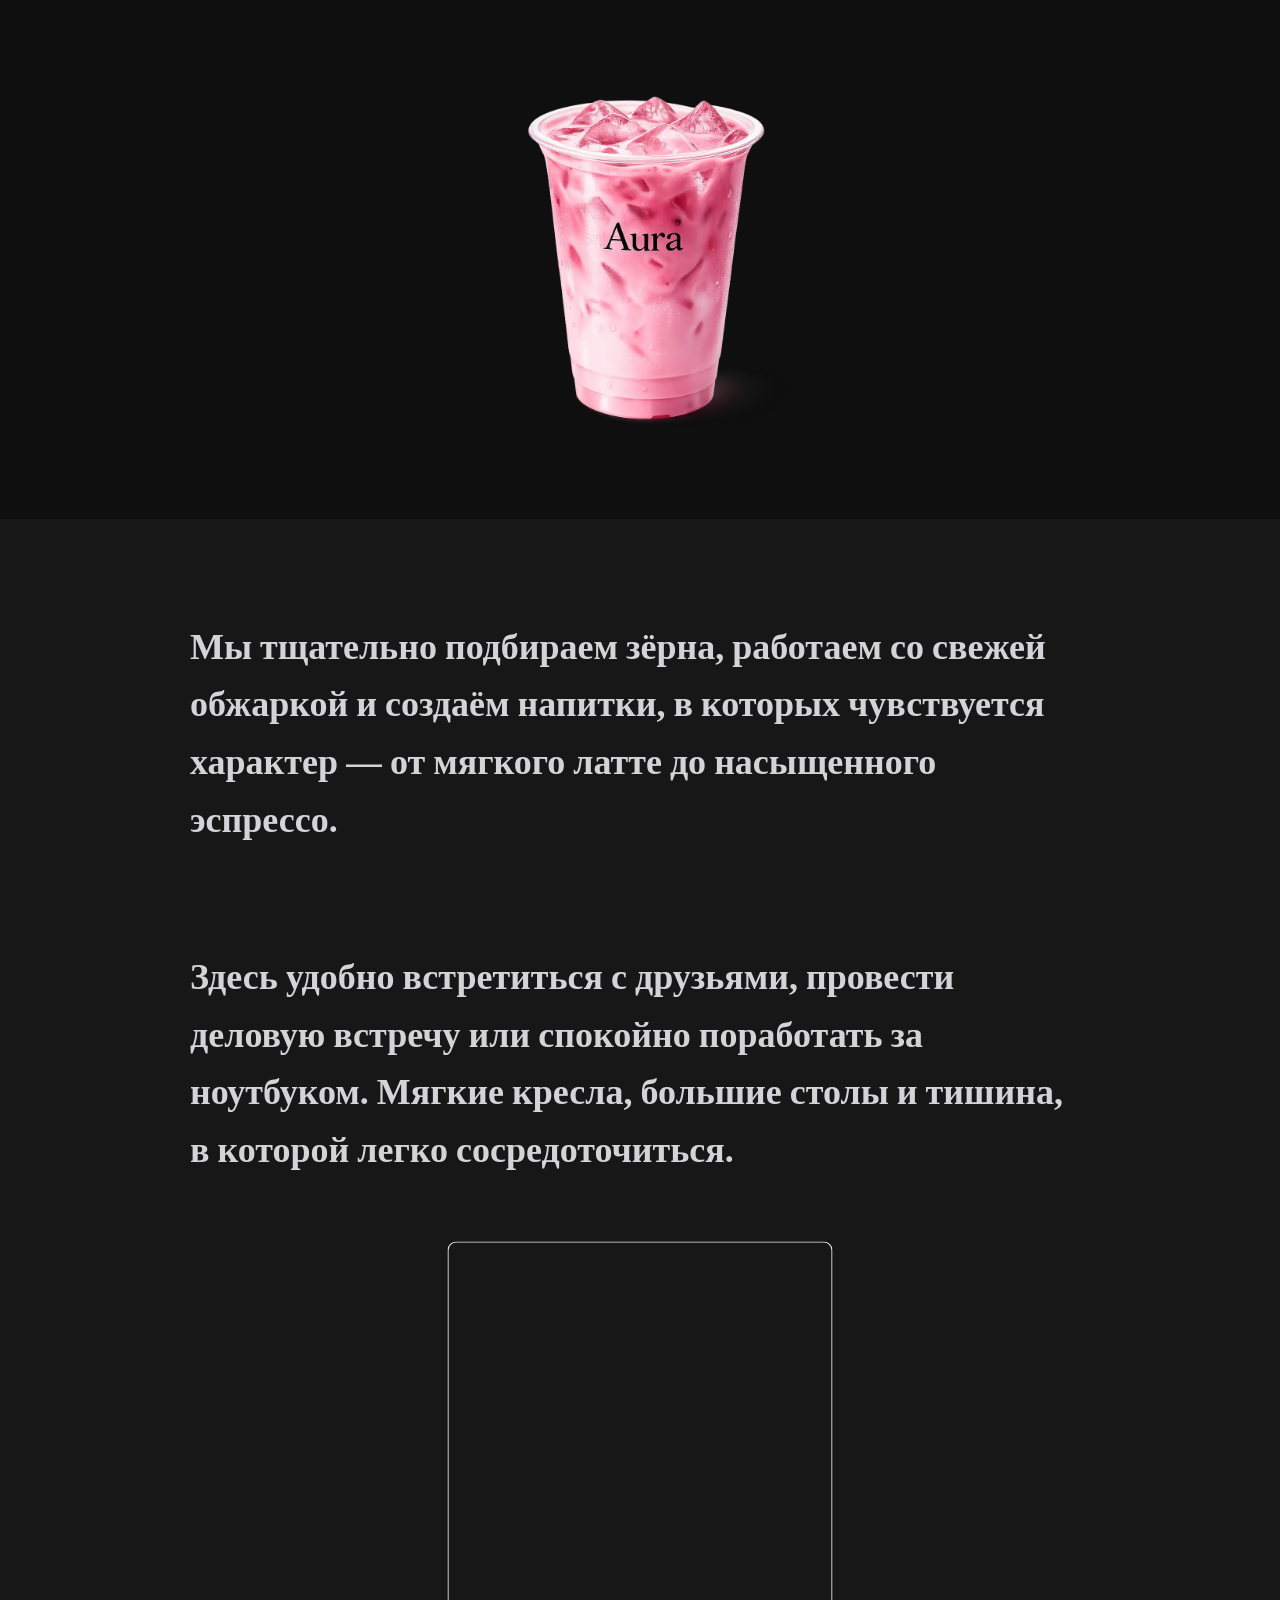
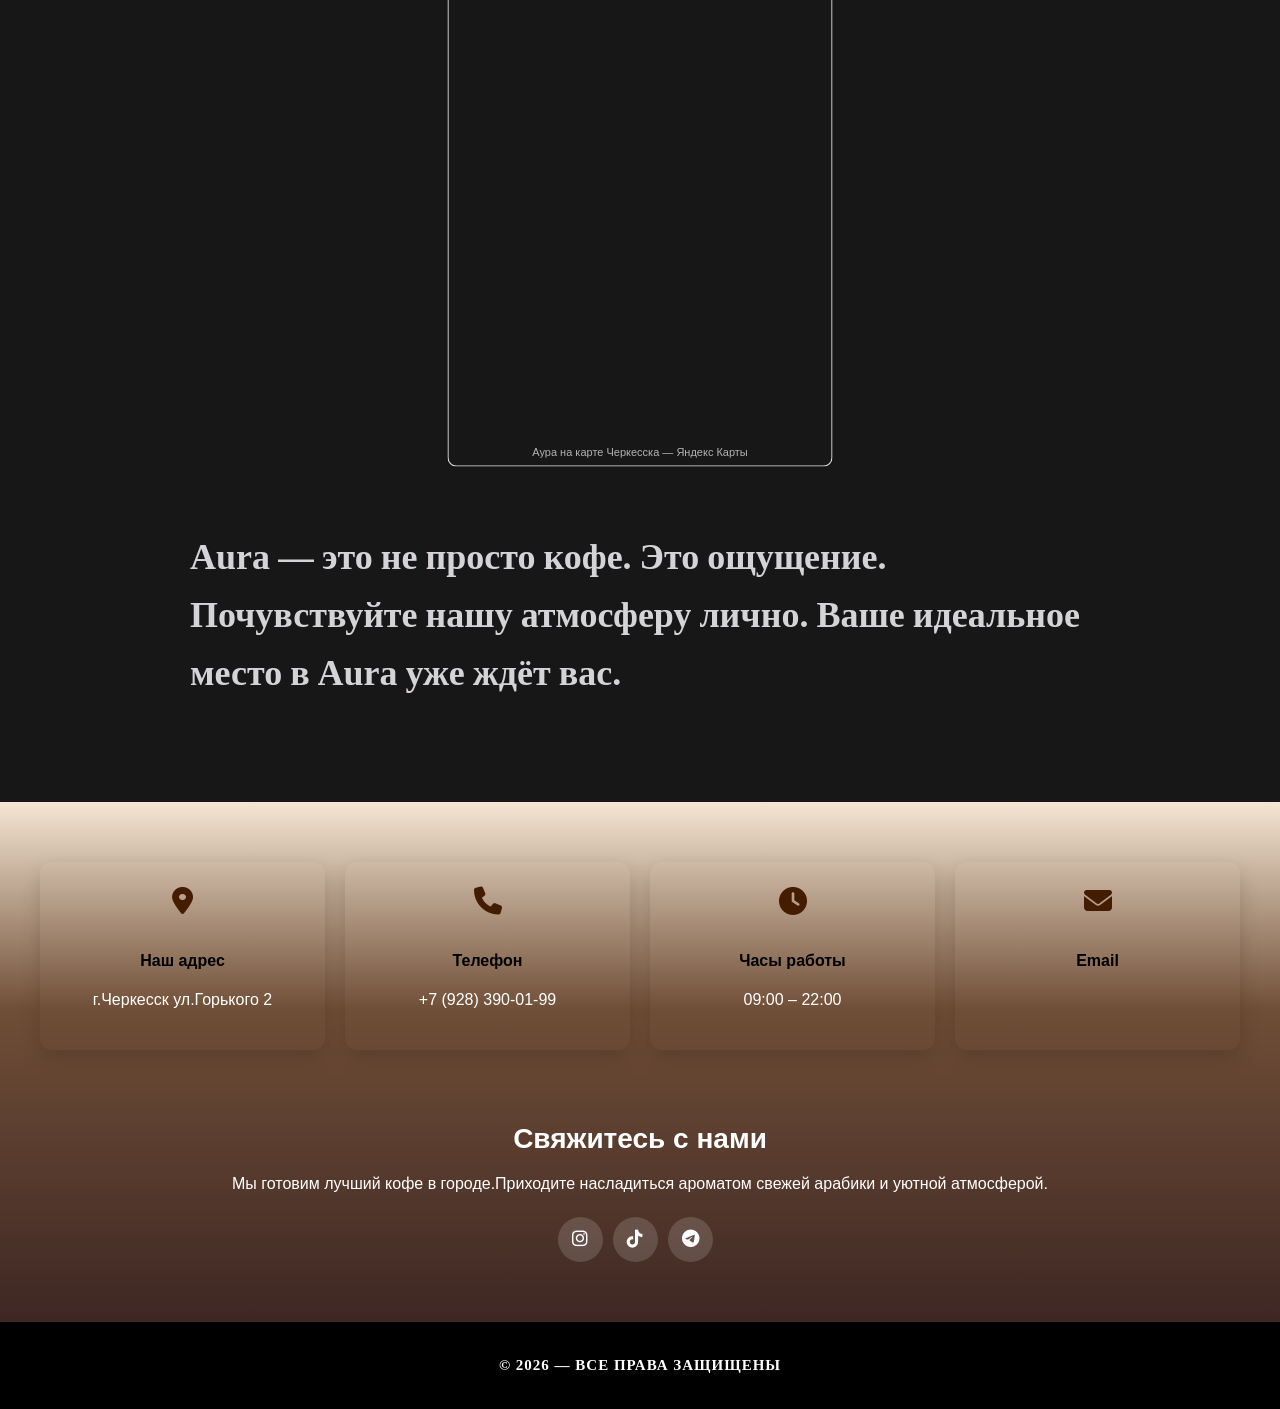
==== commit 022bf20f: "Add files via upload" ====
--- a/about.html
+++ b/about.html
@@ -91,6 +91,7 @@
     </p>
   </section>
 
+  <div class="yandex-map">
   <div style="width:350px;height:750px;overflow:hidden;position:relative;"><iframe
       style="width:100%;height:100%;border:1px solid #e6e6e6;border-radius:8px;box-sizing:border-box"
       src="https://yandex.ru/maps-reviews-widget/39045679942?comments"></iframe><a
@@ -98,6 +99,7 @@
       style="box-sizing:border-box;text-decoration:none;color:#b3b3b3;font-size:10px;font-family:YS Text,sans-serif;padding:0 20px;position:absolute;bottom:8px;width:100%;text-align:center;left:0;overflow:hidden;text-overflow:ellipsis;display:block;max-height:14px;white-space:nowrap;padding:0 16px;box-sizing:border-box">Аура
       на карте Черкесска — Яндекс Карты</a>
   </div>
+</div>
 
   <section class="scroll-section">
     <p data-i18n="text5">
--- a/css/about.css
+++ b/css/about.css
@@ -313,8 +313,6 @@
   margin: 10px;
 }
 
-/* ===== Общая стилизация ===== */
-
 svg {
   font-family: 'Russo One', sans-serif;
   width: 100%; height: 100%;
@@ -391,8 +389,6 @@
   transition-delay: 0.7s;
 }
 
-/* ===== Картинка reveal из центра ===== */
-
 .about-image {
   overflow: hidden;
   width: 600px;
@@ -477,7 +473,6 @@
   margin: auto;
 }
 
-/* Карточки */
 .coffee-cards {
   display: grid;
   grid-template-columns: repeat(auto-fit, minmax(170px, 1fr));
@@ -510,7 +505,6 @@
   transform: translateY(-8px);
 }
 
-/* Нижний блок */
 .coffee-bottom {
   display: flex;
   flex-wrap: wrap;
@@ -519,6 +513,7 @@
 
 .coffee-info {
   flex: 1;
+  text-align: center;
 }
 
 .coffee-info h2 {
@@ -531,7 +526,11 @@
   line-height: 1.6;
 }
 
-/* Соцсети */
+.coffee-socials {
+  display: flex;
+  justify-content: center;
+  align-items: center;
+}
 .coffee-socials a {
   display: inline-flex;
   justify-content: center;
@@ -565,7 +564,13 @@
   margin-bottom: 20px;
 }
 
-/* Word styling */
+.yandex-map {
+  display: flex;
+  justify-content: center;
+  align-items: center;
+  transform: scale(1.1);
+}
+
 .word {
   display: inline-block;
   margin-right: 8px;
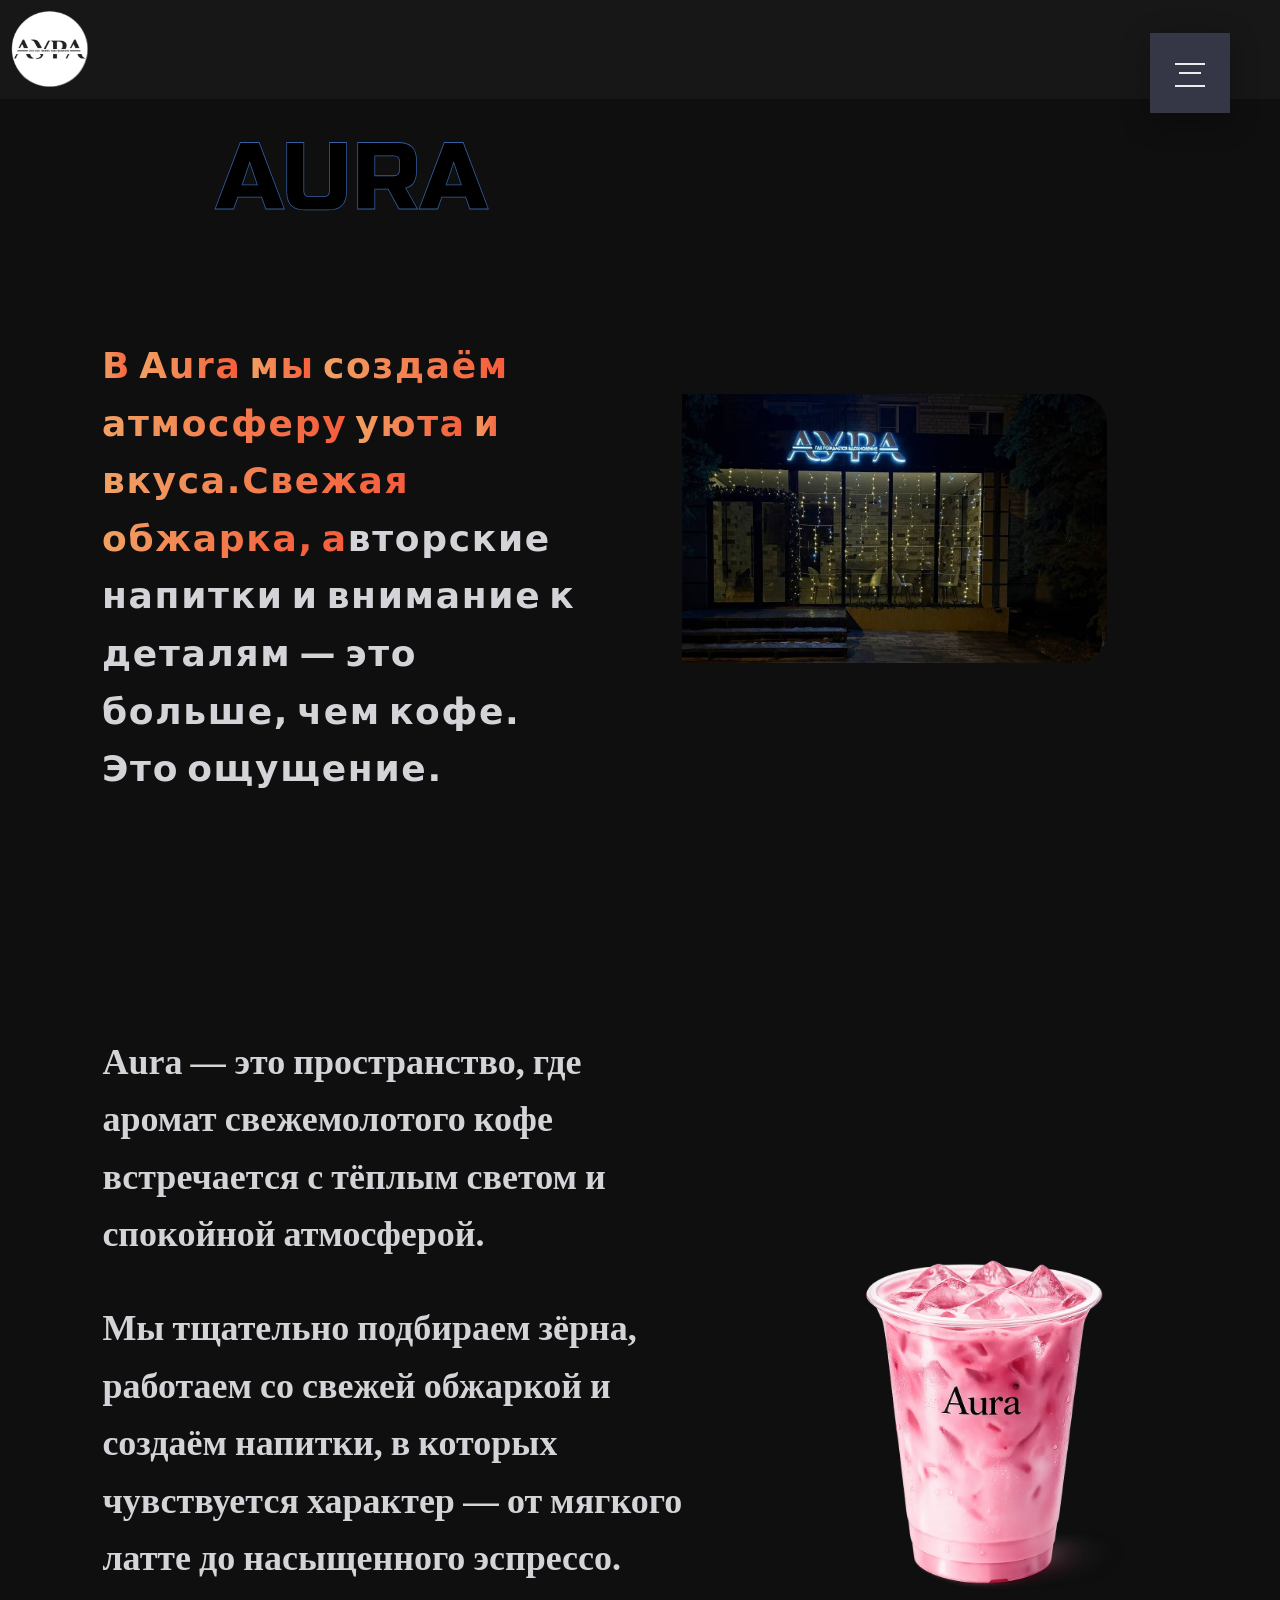
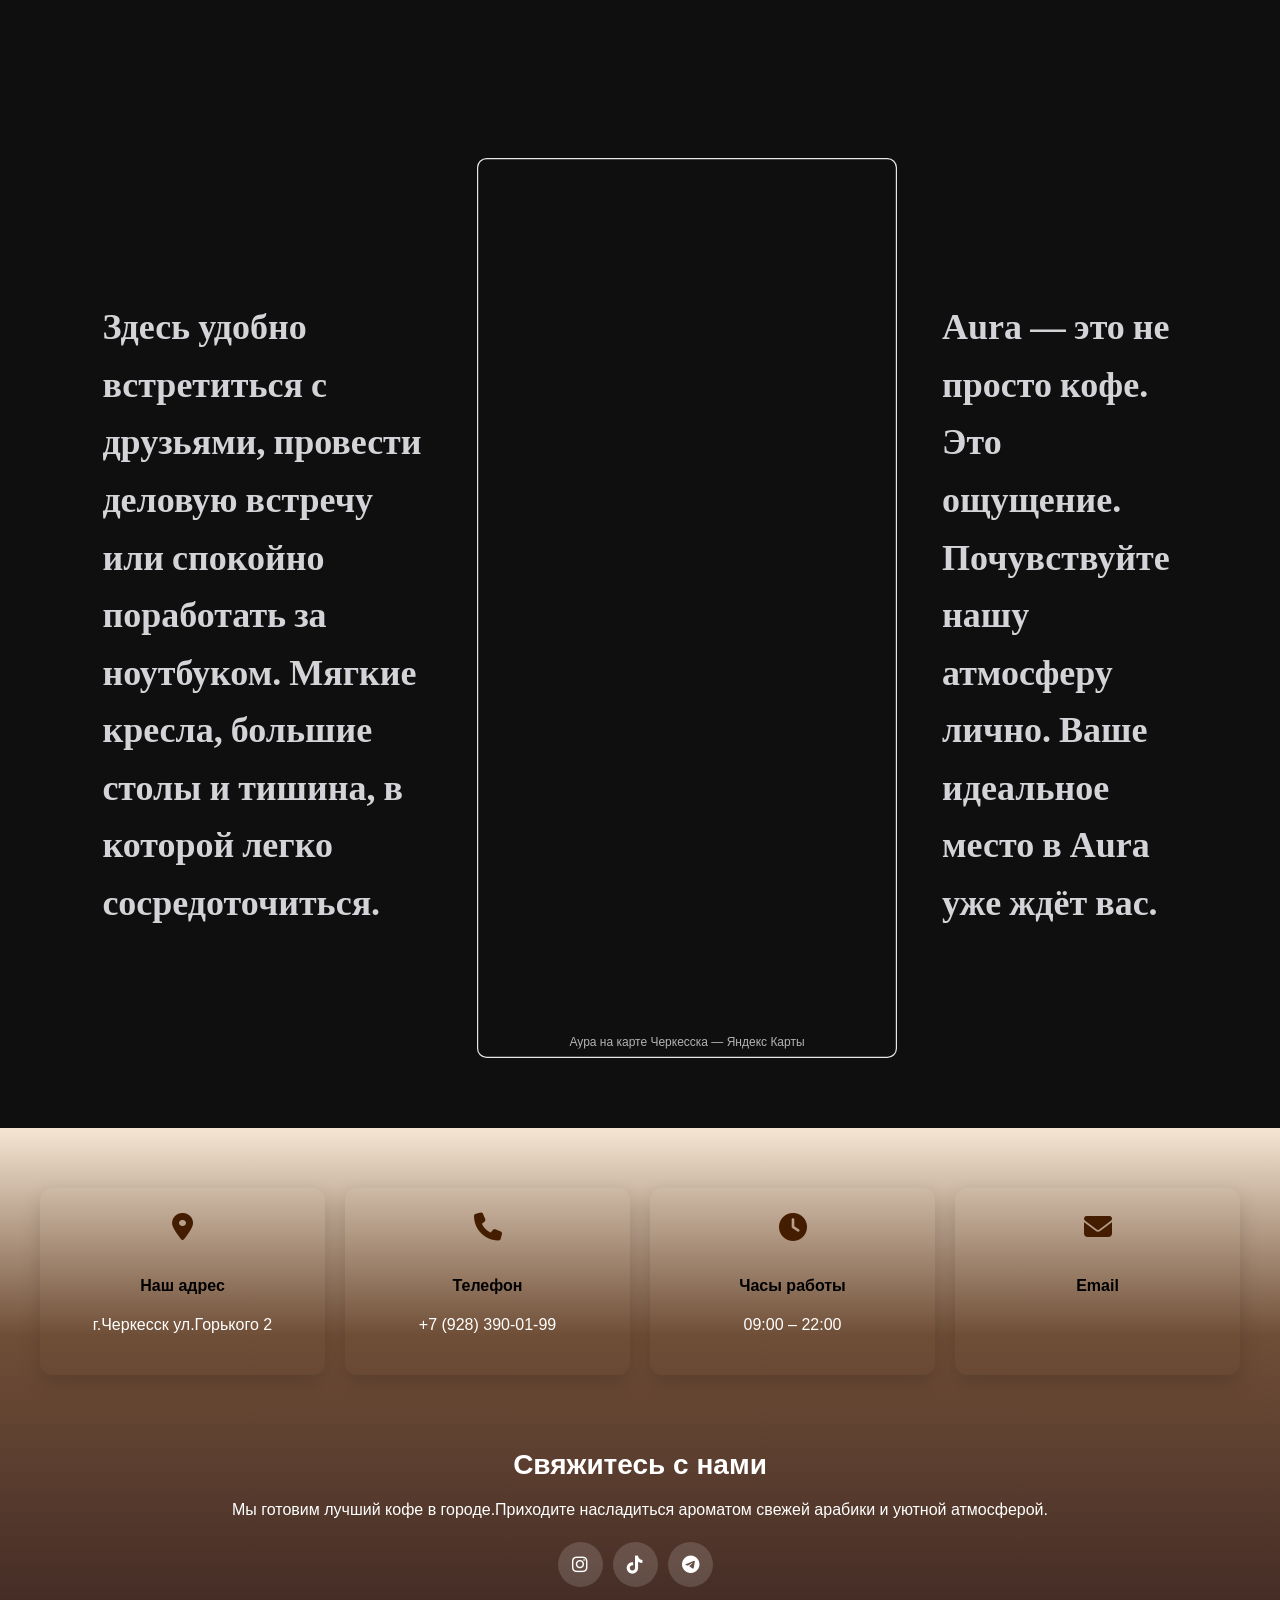
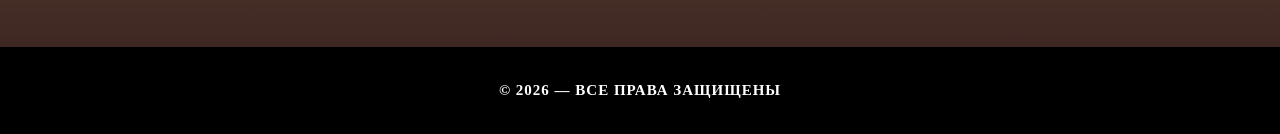
==== commit 46fd5d9e: "Add files via upload" ====
--- a/about.html
+++ b/about.html
@@ -50,6 +50,7 @@
             Aura
           </text>
         </svg>
+
         <section class="scroll-section">
           <p class="reveal-text delay-2" data-i18n="text1">
             В Aura мы создаём атмосферу уюта и вкуса.
@@ -62,54 +63,54 @@
       <div class="about-image reveal-image">
         <img src="assets/images/ui-logo/aura.jpg" alt="Aura Coffee">
       </div>
+    </div>
 
-      <section class="scroll-section">
-        <p data-i18n="text2">
-          Aura — это пространство, где аромат свежемолотого кофе
-          встречается с тёплым светом и спокойной атмосферой.
-        </p>
-      </section>
+    <div class="coffee-container2">
+    <section class="scroll-section">
+      <p data-i18n="text2">
+        Aura — это пространство, где аромат свежемолотого кофе
+        встречается с тёплым светом и спокойной атмосферой.
+      </p>
+      <p data-i18n="text3">
+        Мы тщательно подбираем зёрна, работаем со свежей обжаркой
+        и создаём напитки, в которых чувствуется характер —
+        от мягкого латте до насыщенного эспрессо.
+      </p>
+    </section>
 
-      <sectiona class="cup-section">
-        <img src="assets/images/coffee/Matcha2.webp" alt="" class="cup">
-      </section>
+    <section class="cup-section">
+      <img src="assets/images/coffee/Matcha2.webp" alt="" class="cup">
+    </section>
+    </div>
 
-  <section class="scroll-section">
-    <p data-i18n="text3">
-      Мы тщательно подбираем зёрна, работаем со свежей обжаркой
-      и создаём напитки, в которых чувствуется характер —
-      от мягкого латте до насыщенного эспрессо.
-    </p>
+    <div class="coffee-container3">
+    <section class="scroll-section">
+      <p data-i18n="text4">
+        Здесь удобно встретиться с друзьями,
+        провести деловую встречу или спокойно поработать за ноутбуком.
+        Мягкие кресла, большие столы и тишина,
+        в которой легко сосредоточиться.
+      </p>
+    </section>
+
+    <div class="yandex-map">
+      <div style="width:350px;height:750px;overflow:hidden;position:relative;"><iframe
+          style="width:100%;height:100%;border:1px solid #e6e6e6;border-radius:8px;box-sizing:border-box"
+          src="https://yandex.ru/maps-reviews-widget/39045679942?comments"></iframe><a
+          href="https://yandex.ru/maps/org/aura/39045679942/" target="_blank"
+          style="box-sizing:border-box;text-decoration:none;color:#b3b3b3;font-size:10px;font-family:YS Text,sans-serif;padding:0 20px;position:absolute;bottom:8px;width:100%;text-align:center;left:0;overflow:hidden;text-overflow:ellipsis;display:block;max-height:14px;white-space:nowrap;padding:0 16px;box-sizing:border-box">Аура
+          на карте Черкесска — Яндекс Карты</a>
+      </div>
+    </div>
+
+    <section class="scroll-section">
+      <p data-i18n="text5">
+        Aura — это не просто кофе.
+        Это ощущение. Почувствуйте нашу атмосферу лично. Ваше идеальное место в Aura уже ждёт вас.
+      </p>
+    </section>
   </section>
-
-  <section class="scroll-section">
-    <p data-i18n="text4">
-      Здесь удобно встретиться с друзьями,
-      провести деловую встречу или спокойно поработать за ноутбуком.
-      Мягкие кресла, большие столы и тишина,
-      в которой легко сосредоточиться.
-    </p>
-  </section>
-
-  <div class="yandex-map">
-  <div style="width:350px;height:750px;overflow:hidden;position:relative;"><iframe
-      style="width:100%;height:100%;border:1px solid #e6e6e6;border-radius:8px;box-sizing:border-box"
-      src="https://yandex.ru/maps-reviews-widget/39045679942?comments"></iframe><a
-      href="https://yandex.ru/maps/org/aura/39045679942/" target="_blank"
-      style="box-sizing:border-box;text-decoration:none;color:#b3b3b3;font-size:10px;font-family:YS Text,sans-serif;padding:0 20px;position:absolute;bottom:8px;width:100%;text-align:center;left:0;overflow:hidden;text-overflow:ellipsis;display:block;max-height:14px;white-space:nowrap;padding:0 16px;box-sizing:border-box">Аура
-      на карте Черкесска — Яндекс Карты</a>
-  </div>
 </div>
-
-  <section class="scroll-section">
-    <p data-i18n="text5">
-      Aura — это не просто кофе.
-      Это ощущение. Почувствуйте нашу атмосферу лично. Ваше идеальное место в Aura уже ждёт вас.
-    </p>
-  </section>
-
-  </div>
-  </section>
 
   <section class="coffee-footer">
     <div class="coffee-container">
--- a/css/about.css
+++ b/css/about.css
@@ -315,8 +315,10 @@
 
 svg {
   font-family: 'Russo One', sans-serif;
-  width: 100%; height: 100%;
-}
+  width: 100%;
+  height: 100%;
+}
+
 svg text {
   text-transform: uppercase;
   animation: stroke 5s infinite alternate;
@@ -324,16 +326,33 @@
   stroke: #365fa0;
   font-size: 250px;
 }
+
 @keyframes stroke {
-  0%   {
-    fill: rgba(72,138,20,0); stroke: rgba(54,95,160,1);
-    stroke-dashoffset: 25%; stroke-dasharray: 0 50%; stroke-width: 2;
-  }
-  70%  {fill: rgba(72,138,20,0); stroke: rgba(54,95,160,1); }
-  80%  {fill: rgba(72,138,20,0); stroke: rgba(54,95,160,1); stroke-width: 3; }
+  0% {
+    fill: rgba(72, 138, 20, 0);
+    stroke: rgba(54, 95, 160, 1);
+    stroke-dashoffset: 25%;
+    stroke-dasharray: 0 50%;
+    stroke-width: 2;
+  }
+
+  70% {
+    fill: rgba(72, 138, 20, 0);
+    stroke: rgba(54, 95, 160, 1);
+  }
+
+  80% {
+    fill: rgba(72, 138, 20, 0);
+    stroke: rgba(54, 95, 160, 1);
+    stroke-width: 3;
+  }
+
   100% {
-    fill: rgba(72,138,204,1); stroke: rgba(54,95,160,0); 
-    stroke-dashoffset: -25%; stroke-dasharray: 50% 0; stroke-width: 0;
+    fill: rgba(72, 138, 204, 1);
+    stroke: rgba(54, 95, 160, 0);
+    stroke-dashoffset: -25%;
+    stroke-dasharray: 50% 0;
+    stroke-width: 0;
   }
 }
 
@@ -531,6 +550,7 @@
   justify-content: center;
   align-items: center;
 }
+
 .coffee-socials a {
   display: inline-flex;
   justify-content: center;
@@ -594,4 +614,60 @@
   padding: 20px;
   text-align: center;
   font-weight: 800;
+}
+
+/* Desktops Adaptation */
+@media only screen and (min-width: 1200px) {
+  .about-container {
+    display: flex;
+    flex-direction: row;
+    justify-content: center;
+    align-items: center;
+  }
+
+  .reveal-image {
+    width: 50%;
+    padding-top: 40px;
+  }
+
+  .reveal-image img {
+    width: 100%;
+    border-radius: 30px;
+  }
+
+  .coffee-container2 {
+    display: flex;
+    flex-direction: row;
+    justify-content: center;
+    align-items: center;
+    max-width: 1200px;
+  margin: 0 auto;
+  gap: 80px;
+  }
+
+  .cup-section {
+    margin-top: 120px;
+  }
+
+  .cup-section img {
+    width: 400px;
+    display: block;
+    margin: 0 auto;
+  }
+
+  .coffee-container3 {
+    gap: 80px;
+    display: flex;
+    flex-direction: row;
+    justify-content: center;
+    align-items: center;
+    max-width: 1200px;
+  margin: 0 auto;
+  gap: 80px;
+  }
+
+  .yandex-map {
+    transform: scale(1.2);
+    height: 1000px;
+  }
 }
